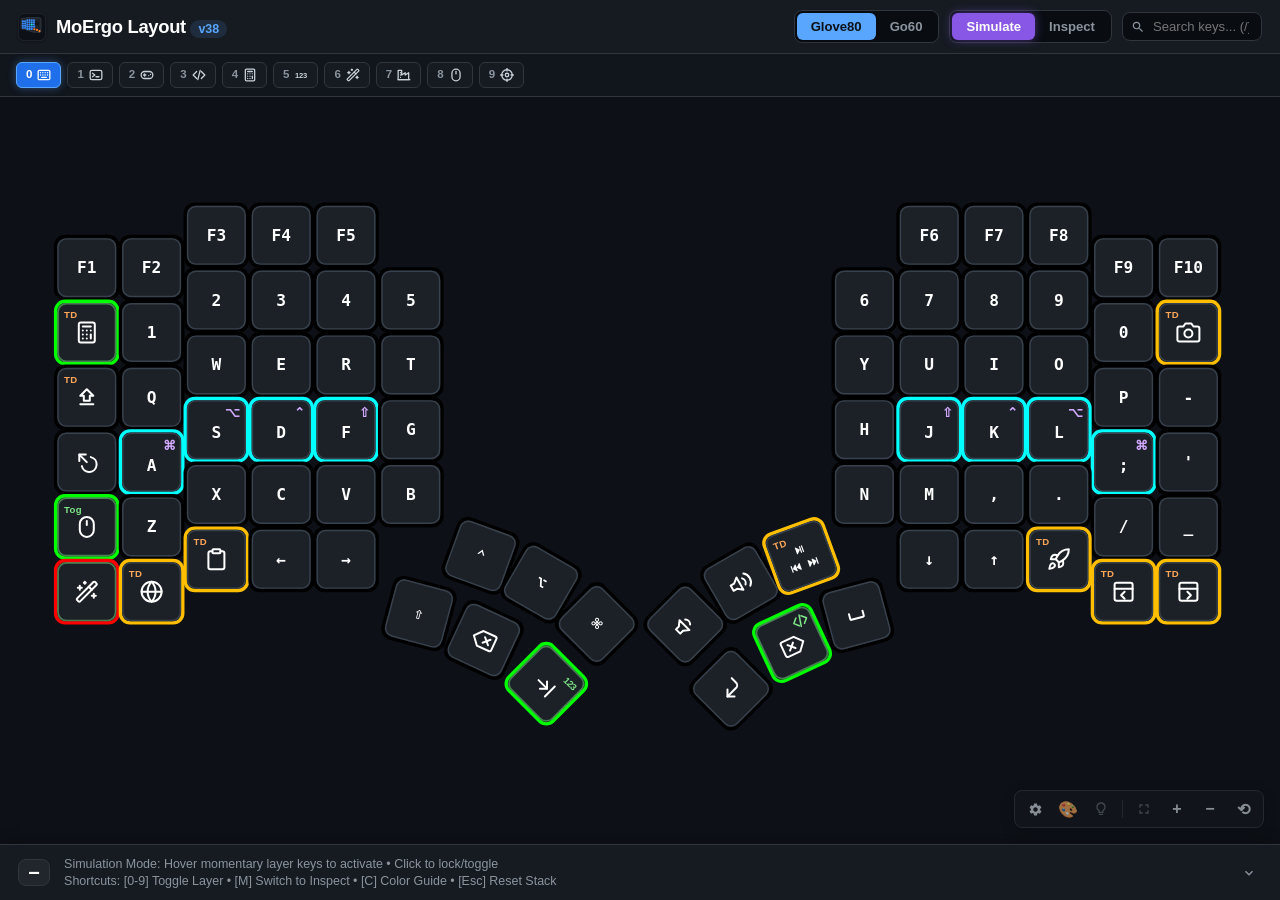
==== docs/index.html @ 04b68864 "Fix viewer Simulate mode RGB fall-through to mirror firmware top-layer behavior" ====
<!DOCTYPE html>
<html lang="en">
<head>
  <meta charset="UTF-8">
  <meta name="viewport" content="width=device-width, initial-scale=1.0, maximum-scale=2.0, viewport-fit=cover">
  <title>MoErgo Layout Visualizer</title>
  <meta name="description" content="Interactive layout visualizer and simulator for MoErgo Glove80 and Go60 keyboards">
  <meta name="theme-color" content="#161b22">
  <meta name="mobile-web-app-capable" content="yes">
  <meta name="apple-mobile-web-app-capable" content="yes">
  <meta name="apple-mobile-web-app-status-bar-style" content="black-translucent">
  <meta name="apple-mobile-web-app-title" content="MoErgo Layout">
  <link rel="icon" type="image/svg+xml" href="favicon.svg">
  <link rel="icon" type="image/png" sizes="192x192" href="icon-192.png">
  <link rel="apple-touch-icon" href="icon-192.png">
  <link rel="manifest" href="manifest.json">
  <style>
    :root {
      --bg: #0d1117;
      --surface: #161b22;
      --surface-border: #30363d;
      --text: #c9d1d9;
      --text-bright: #ffffff;
      --text-muted: #8b949e;
      --accent: #58a6ff;
      --key-bg: #1c2128;
      --key-border: #38424d;
      --key-hover: #262e38;
      --key-active: #313d4c;
      --badge-mod: #d2a8ff;
      --badge-layer: #7ee787;
      --badge-td: #ffa657;
      --badge-tog: #7ee787;
      --badge-to: #58a6ff;
      --badge-sys: #ff7b72;
      --badge-mouse: #79c0ff;
    }

    * { box-sizing: border-box; margin: 0; padding: 0; }
    html, body {
      height: 100%;
      height: 100dvh;
      overflow: hidden;
    }
    body {
      font-family: -apple-system, BlinkMacSystemFont, "Segoe UI", Roboto, Helvetica, Arial, sans-serif;
      background-color: var(--bg);
      color: var(--text);
      display: flex;
      flex-direction: column;
      user-select: none;
      -webkit-user-select: none;
      padding-top: env(safe-area-inset-top, 0px);
      padding-right: env(safe-area-inset-right, 0px);
      padding-bottom: env(safe-area-inset-bottom, 0px);
      padding-left: env(safe-area-inset-left, 0px);
    }

    header {
      background: var(--surface);
      border-bottom: 1px solid var(--surface-border);
      padding: 10px 18px;
      display: flex;
      flex-wrap: wrap;
      align-items: center;
      justify-content: space-between;
      gap: 12px;
      position: sticky;
      top: 0;
      z-index: 100;
      flex-shrink: 0;
    }

    .brand {
      display: flex;
      align-items: center;
      gap: 10px;
      cursor: pointer;
      user-select: none;
      border-radius: 8px;
      padding: 3px 6px;
      margin: -3px -6px;
      transition: background 0.15s ease, opacity 0.15s ease;
    }
    .brand:hover {
      background: rgba(255, 255, 255, 0.06);
    }
    .brand:hover .brand-icon {
      transform: scale(1.05);
    }
    .brand:active {
      opacity: 0.75;
    }
    .brand-icon {
      width: 28px;
      height: 28px;
      border-radius: 6px;
      flex-shrink: 0;
      box-shadow: 0 1px 3px rgba(0, 0, 0, 0.35);
      transition: transform 0.25s ease;
    }
    .brand-icon.refreshing {
      animation: spin-logo 0.8s cubic-bezier(0.4, 0, 0.2, 1) infinite !important;
    }
    @keyframes spin-logo {
      0% { transform: rotate(0deg); }
      100% { transform: rotate(360deg); }
    }
    .brand-title {
      font-size: 1.15rem;
      font-weight: 700;
      color: var(--text-bright);
      letter-spacing: -0.3px;
    }
    .brand-sub {
      font-size: 0.78rem;
      color: var(--accent);
      background: rgba(88, 166, 255, 0.12);
      padding: 2px 8px;
      border-radius: 12px;
      font-weight: 600;
    }
    .brand-sub:empty {
      display: none;
    }

    .controls {
      display: flex;
      align-items: center;
      gap: 10px;
      flex-wrap: wrap;
    }

    .btn-group {
      display: inline-flex;
      background: #090d12;
      border-radius: 8px;
      padding: 2px;
      border: 1px solid var(--surface-border);
    }
    .btn {
      background: transparent;
      border: none;
      color: var(--text-muted);
      padding: 6px 14px;
      font-size: 0.82rem;
      font-weight: 600;
      border-radius: 6px;
      cursor: pointer;
      transition: all 0.15s ease;
    }
    .btn:hover {
      color: var(--text-bright);
    }
    .btn.active {
      background: var(--accent);
      color: #0d1117;
      font-weight: 700;
      box-shadow: 0 1px 3px rgba(0,0,0,0.3);
    }
    .btn-sim.active {
      background: #8957e5 !important;
      color: #ffffff !important;
      box-shadow: 0 0 10px rgba(137, 87, 229, 0.5) !important;
    }

    .back-layer-btn {
      background: #238636;
      border: 1px solid #2ea043;
      color: #ffffff;
      padding: 5px 12px;
      font-size: 0.8rem;
      font-weight: 700;
      border-radius: 6px;
      cursor: pointer;
      display: none;
      align-items: center;
      gap: 5px;
      animation: fadeIn 0.15s ease-in;
    }
    .back-layer-btn:hover {
      background: #2ea043;
    }
    @keyframes fadeIn {
      from { opacity: 0; transform: translateY(-3px); }
      to { opacity: 1; transform: translateY(0); }
    }

    .search-box {
      position: relative;
      display: flex;
      align-items: center;
    }
    .search-box input {
      background: #090d12;
      border: 1px solid var(--surface-border);
      color: var(--text-bright);
      padding: 6px 12px 6px 30px;
      border-radius: 8px;
      font-size: 0.82rem;
      outline: none;
      width: 140px;
      transition: width 0.2s, border-color 0.2s;
    }
    .search-box input:focus {
      width: 180px;
      border-color: var(--accent);
    }
    .search-icon {
      position: absolute;
      left: 9px;
      width: 14px;
      height: 14px;
      fill: var(--text-muted);
      pointer-events: none;
    }

    .layer-bar {
      background: #11151c;
      border-bottom: 1px solid var(--surface-border);
      padding: 8px 16px;
      display: flex;
      flex-wrap: nowrap !important;
      gap: 6px;
      overflow-x: auto;
      scrollbar-width: thin;
      scrollbar-color: var(--surface-border) transparent;
      flex-shrink: 0;
      -webkit-overflow-scrolling: touch;
    }
    .layer-bar::-webkit-scrollbar {
      height: 4px;
    }
    .layer-bar::-webkit-scrollbar-track {
      background: transparent;
    }
    .layer-bar::-webkit-scrollbar-thumb {
      background: var(--surface-border);
      border-radius: 2px;
    }
    .layer-btn {
      background: var(--surface);
      border: 1px solid var(--surface-border);
      color: var(--text);
      padding: 5px 9px;
      border-radius: 6px;
      font-size: 0.8rem;
      font-weight: 600;
      cursor: pointer;
      white-space: nowrap;
      transition: all 0.12s ease;
      display: flex;
      align-items: center;
      gap: 5px;
      flex-shrink: 0;
    }
    .layer-btn .idx {
      font-size: 0.72rem;
      font-weight: 700;
      color: var(--text-muted);
      line-height: 1;
    }
    .layer-btn .layer-icon {
      width: 14px;
      height: 14px;
      stroke: currentColor;
      fill: none;
      stroke-width: 2.2;
      stroke-linecap: round;
      stroke-linejoin: round;
      flex-shrink: 0;
      vertical-align: middle;
    }
    .layer-btn .layer-icon text {
      fill: currentColor;
      stroke: none;
    }
    .layer-btn:hover {
      background: #21262d;
      color: var(--text-bright);
    }
    .layer-btn:hover .idx {
      color: var(--text);
    }
    .layer-btn.active {
      background: #1f6feb;
      border-color: #58a6ff;
      color: #ffffff;
    }
    .layer-btn.active .idx {
      color: #ffffff;
    }
    .layer-btn.preview-active {
      background: #238636 !important;
      border-color: #7ee787 !important;
      color: #ffffff !important;
      box-shadow: 0 0 10px rgba(126, 231, 135, 0.6);
    }
    .layer-btn.target-pulse {
      border-color: #7ee787 !important;
      box-shadow: 0 0 8px rgba(126, 231, 135, 0.5);
    }
    .layer-btn.sim-active {
      background: #1f6feb !important;
      border-color: #58a6ff !important;
      color: #ffffff !important;
      box-shadow: 0 0 8px rgba(88, 166, 255, 0.4);
    }
    .layer-btn.sim-active .idx {
      color: #ffffff;
    }
    .layer-btn.sim-momentary {
      background: #9e6a03 !important;
      border-color: #d29922 !important;
      color: #ffffff !important;
      box-shadow: 0 0 12px rgba(210, 153, 34, 0.7);
      animation: tab-pulse 0.6s infinite alternate;
    }
    .preview-banner {
      position: absolute;
      top: 10px;
      left: 50%;
      transform: translateX(-50%);
      background: rgba(35, 134, 54, 0.9);
      backdrop-filter: blur(6px);
      border: 1px solid #7ee787;
      color: #ffffff;
      padding: 4px 14px;
      border-radius: 20px;
      font-size: 0.78rem;
      font-weight: 700;
      display: none;
      align-items: center;
      gap: 6px;
      z-index: 60;
      box-shadow: 0 4px 12px rgba(0,0,0,0.4);
      pointer-events: none;
    }

    .sim-reset-tab-btn {
      background: #21262d;
      border: 1px solid var(--surface-border);
      color: #d2a8ff;
      padding: 5px 12px;
      border-radius: 6px;
      font-size: 0.76rem;
      font-weight: 700;
      cursor: pointer;
      margin-left: auto;
      transition: all 0.15s ease;
      white-space: nowrap;
      display: inline-flex;
      align-items: center;
      gap: 5px;
      flex-shrink: 0;
    }
    .sim-reset-tab-btn:hover {
      color: #fff;
      background: #8957e5;
      border-color: #a371f7;
    }

    .layer-tooltip {
      position: fixed;
      z-index: 2000;
      pointer-events: none;
      background: #1c2128;
      color: #f0f6fc;
      border: 1px solid var(--surface-border);
      border-radius: 6px;
      padding: 4px 8px;
      font-size: 0.72rem;
      font-weight: 600;
      box-shadow: 0 4px 12px rgba(0, 0, 0, 0.5);
      white-space: nowrap;
      display: none;
      line-height: 1.2;
    }

    .key-group.has-layer-link .key-cap {
      stroke: rgba(126, 231, 135, 0.5);
      stroke-width: 1.4;
    }
    .key-group.has-layer-link:hover .key-cap {
      stroke: var(--badge-layer) !important;
      stroke-width: 2px !important;
      filter: drop-shadow(0 0 6px rgba(126, 231, 135, 0.5));
    }

    main {
      flex: 1;
      min-height: 0;
      display: flex;
      flex-direction: column;
      align-items: center;
      justify-content: center;
      padding: 8px 10px;
      position: relative;
      overflow: hidden;
    }

    .viewport-container {
      width: 100%;
      height: 100%;
      max-width: 1200px;
      display: flex;
      justify-content: center;
      align-items: center;
      position: relative;
      touch-action: none;
      user-select: none;
      -webkit-user-select: none;
    }
    .viewport-container.is-zoomed {
      cursor: grab;
    }
    .viewport-container.is-zoomed.is-panning {
      cursor: grabbing;
    }

    svg#keyboard-svg {
      width: 100%;
      height: 100%;
      max-height: 100%;
      display: block;
      overflow: visible;
      transform-origin: center center;
      touch-action: none;
    }

    .key-group {
      cursor: pointer;
      transition: filter 0.1s ease;
    }
    .key-group:hover {
      filter: brightness(1.25);
    }
    .key-cap {
      fill: var(--key-bg);
      stroke: var(--key-border);
      stroke-width: 1.2;
      rx: 7;
      ry: 7;
      transition: all 0.12s ease;
    }
    .key-cap.trans {
      opacity: 0.45;
      stroke-dasharray: 2, 2;
    }
    .key-cap.pass-through {
      opacity: 0.7;
      stroke-dasharray: 2.5, 2.5;
      fill: #141920;
    }
    .key-cap.none {
      opacity: 0.2;
    }
    .key-group:hover .key-cap {
      stroke: var(--accent);
      stroke-width: 1.8;
    }
    .key-group:active .key-cap {
      filter: brightness(1.35);
      stroke: var(--accent);
    }
    .key-group.matched .key-cap {
      stroke: #f0883e !important;
      stroke-width: 2.5 !important;
      fill: #3b281c !important;
      filter: drop-shadow(0 0 8px #f0883e);
    }
    .key-group.has-layer-link:hover .key-cap {
      stroke: var(--badge-layer) !important;
      stroke-width: 2px !important;
    }

    .key-group.is-pass-through .key-text-primary {
      fill: #8b949e !important;
      font-style: italic;
    }
    .key-group.is-pass-through .key-text-sec {
      fill: #8b949e !important;
      opacity: 0.7;
    }

    .key-glow {
      rx: 8;
      ry: 8;
      fill: none;
      stroke-width: 2.8;
      opacity: 0;
      transition: opacity 0.8s ease;
      pointer-events: none;
    }
    .rgb-mode .key-glow {
      opacity: 0.95;
    }
    .rgb-mode.rgb-faded .key-glow {
      opacity: 0 !important;
    }

    .key-text-primary {
      fill: var(--text-bright);
      text-anchor: middle;
      dominant-baseline: central;
      pointer-events: none;
      font-family: ui-monospace, SFMono-Regular, Menlo, Monaco, Consolas, monospace;
    }
    .key-icon {
      color: var(--text-bright);
      pointer-events: none;
      overflow: visible;
      transition: color 0.15s ease;
    }
    .key-icon text {
      fill: currentColor;
      stroke: none;
    }
    .key-group:hover .key-icon {
      color: #ffffff;
    }
    .key-group.is-pass-through .key-icon {
      color: #8b949e;
      opacity: 0.82;
    }
    .key-group:active .key-icon {
      color: var(--accent);
    }
    .key-text-sec {
      fill: var(--badge-mod);
      font-size: 10.5px;
      font-weight: 700;
      text-anchor: end;
      dominant-baseline: text-before-edge;
      pointer-events: none;
    }
    .key-text-layer-link {
      fill: var(--badge-layer);
      font-weight: 800;
      text-anchor: end;
      dominant-baseline: text-before-edge;
      pointer-events: none;
      letter-spacing: -0.2px;
    }
    .key-sec-icon {
      pointer-events: none;
    }
    .key-sec-layer-link {
      color: var(--badge-layer);
    }
    .key-badge {
      font-size: 8px;
      font-weight: 800;
      letter-spacing: 0.3px;
      text-anchor: start;
      dominant-baseline: text-before-edge;
      pointer-events: none;
    }
    .badge-td { fill: var(--badge-td); }
    .badge-tog { fill: var(--badge-tog); }
    .badge-to { fill: var(--badge-to); }
    .badge-layer { fill: var(--badge-layer); }
    .badge-sys { fill: var(--badge-sys); }
    .badge-mouse { fill: var(--badge-mouse); }
    .badge-lt { fill: var(--badge-layer); }

    .trans-watermark {
      fill: #6e7681;
      font-size: 8px;
      font-weight: 700;
      pointer-events: none;
      text-anchor: start;
      dominant-baseline: text-before-edge;
    }

    .drawer {
      background: var(--surface);
      border-top: 1px solid var(--surface-border);
      padding: 8px 18px;
      width: 100%;
      height: 56px;
      min-height: 56px;
      max-height: 56px;
      flex-shrink: 0;
      display: flex;
      align-items: center;
      gap: 14px;
      box-shadow: 0 -4px 12px rgba(0,0,0,0.25);
      box-sizing: border-box;
      overflow: hidden;
      transition: height 0.18s ease, min-height 0.18s ease, max-height 0.18s ease, padding 0.18s ease;
    }
    .drawer.collapsed {
      height: 28px;
      min-height: 28px;
      max-height: 28px;
      padding: 2px 14px;
    }
    .drawer.collapsed #insp-detail {
      display: none;
    }
    .drawer.collapsed .key-pill {
      padding: 1px 6px;
    }
    .drawer.collapsed .key-pill-label {
      font-size: 0.85rem;
    }
    .drawer.collapsed .insp-key-icon {
      width: 14px;
      height: 14px;
    }
    .drawer.collapsed .key-meta {
      font-size: 0.74rem;
      line-height: 1.2;
    }
    .drawer-toggle-btn {
      background: transparent;
      border: 1px solid transparent;
      color: var(--text-muted);
      width: 26px;
      height: 26px;
      display: flex;
      align-items: center;
      justify-content: center;
      border-radius: 4px;
      cursor: pointer;
      flex-shrink: 0;
      margin-left: auto;
      transition: all 0.15s ease;
    }
    .drawer-toggle-btn:hover {
      background: #21262d;
      color: var(--text-bright);
      border-color: var(--surface-border);
    }
    .drawer.collapsed .drawer-toggle-icon {
      transform: rotate(180deg);
    }

    .inspector {
      display: flex;
      align-items: center;
      gap: 14px;
      flex: 1;
      min-width: 0;
      flex-wrap: nowrap;
      overflow: hidden;
    }
    .key-pill {
      background: #21262d;
      border: 1px solid var(--surface-border);
      border-radius: 8px;
      padding: 4px 10px;
      display: flex;
      align-items: center;
      gap: 8px;
      flex-shrink: 0;
    }
    .key-pill-label {
      font-size: 1.05rem;
      font-weight: 800;
      color: var(--text-bright);
      font-family: ui-monospace, SFMono-Regular, monospace;
      display: inline-flex;
      align-items: center;
      line-height: 1;
    }
    .insp-pill-content {
      display: inline-flex;
      align-items: center;
      gap: 7px;
    }
    .insp-key-icon {
      width: 18px;
      height: 18px;
      display: inline-block;
      flex-shrink: 0;
      color: var(--text-bright);
      stroke: currentColor;
      vertical-align: middle;
    }
    .insp-pill-text {
      display: inline-block;
    }
    .key-meta {
      font-size: 0.78rem;
      color: var(--text-muted);
      line-height: 1.35;
      min-width: 0;
      flex: 1;
      overflow: hidden;
    }
    .key-meta strong {
      color: var(--text-bright);
    }
    #insp-title, #insp-detail {
      white-space: nowrap;
      overflow: hidden;
      text-overflow: ellipsis;
    }
    .jump-layer-btn {
      background: #1f6feb;
      border: 1px solid #388bfd;
      color: #fff;
      padding: 2px 7px;
      border-radius: 4px;
      font-size: 0.7rem;
      font-weight: 700;
      cursor: pointer;
      margin-left: 6px;
      display: inline-flex;
      align-items: center;
      gap: 4px;
      vertical-align: middle;
    }
    .jump-layer-btn .jump-layer-icon {
      width: 12px;
      height: 12px;
      stroke: currentColor;
      fill: none;
      stroke-width: 2.2;
      stroke-linecap: round;
      stroke-linejoin: round;
      flex-shrink: 0;
      vertical-align: middle;
    }
    .jump-layer-btn .jump-layer-icon text {
      fill: currentColor;
      stroke: none;
    }
    .jump-layer-btn:hover {
      background: #388bfd;
    }

    .modal-backdrop {
      position: fixed;
      top: 0;
      left: 0;
      right: 0;
      bottom: 0;
      background: rgba(0, 0, 0, 0.7);
      backdrop-filter: blur(4px);
      display: flex;
      align-items: center;
      justify-content: center;
      z-index: 1000;
    }
    .modal-card {
      background: #161b22;
      border: 1px solid var(--surface-border);
      border-radius: 12px;
      padding: 18px 22px;
      width: 90%;
      max-width: 440px;
      box-shadow: 0 10px 30px rgba(0,0,0,0.8);
    }
    .modal-header {
      display: flex;
      justify-content: space-between;
      align-items: center;
      margin-bottom: 14px;
      color: var(--text-bright);
    }
    .modal-close {
      background: transparent;
      border: none;
      color: var(--text-muted);
      font-size: 1.2rem;
      cursor: pointer;
      line-height: 1;
      padding: 2px 6px;
      border-radius: 4px;
    }
    .modal-close:hover {
      color: #fff;
      background: #30363d;
    }
    .modal-legend-grid {
      display: flex;
      flex-direction: column;
      gap: 10px;
      font-size: 0.84rem;
      color: var(--text);
    }
    .legend-row {
      display: flex;
      align-items: center;
      gap: 10px;
    }
    .rgb-dot {
      width: 10px;
      height: 10px;
      border-radius: 50%;
      display: inline-block;
      flex-shrink: 0;
    }
    .modal-legend-icon {
      width: 20px;
      height: 20px;
      color: var(--accent);
      flex-shrink: 0;
      display: inline-flex;
      align-items: center;
      justify-content: center;
    }

    .toast-container {
      position: fixed;
      bottom: 68px;
      left: 50%;
      transform: translateX(-50%);
      z-index: 1000;
      display: flex;
      flex-direction: column;
      align-items: center;
      gap: 8px;
      pointer-events: none;
    }
    .toast {
      background: #1c2128;
      border: 1px solid var(--accent);
      color: var(--text-bright);
      padding: 8px 16px;
      border-radius: 20px;
      font-size: 0.82rem;
      font-weight: 600;
      box-shadow: 0 6px 20px rgba(0,0,0,0.5);
      display: flex;
      align-items: center;
      gap: 12px;
      pointer-events: auto;
      animation: toast-in 0.25s cubic-bezier(0.2, 0.9, 0.3, 1);
    }
    .toast-btn {
      background: var(--accent);
      color: #0d1117;
      border: none;
      padding: 3px 10px;
      border-radius: 12px;
      font-size: 0.75rem;
      font-weight: 700;
      cursor: pointer;
      transition: opacity 0.15s ease;
    }
    .toast-btn:hover {
      opacity: 0.85;
    }
    @keyframes toast-in {
      from { transform: translateY(12px); opacity: 0; }
      to { transform: translateY(0); opacity: 1; }
    }

    .canvas-widget {
      position: absolute;
      right: 16px;
      bottom: 16px;
      background: rgba(22, 27, 34, 0.88);
      backdrop-filter: blur(8px);
      -webkit-backdrop-filter: blur(8px);
      border: 1px solid var(--surface-border);
      border-radius: 8px;
      display: flex;
      flex-direction: row;
      align-items: center;
      padding: 3px 5px;
      gap: 3px;
      z-index: 50;
      box-shadow: 0 4px 14px rgba(0,0,0,0.35);
      opacity: 0.65;
      transition: opacity 0.2s ease, transform 0.2s ease;
    }
    .canvas-widget:hover,
    .canvas-widget:focus-within {
      opacity: 1;
    }
    .canvas-tools-group {
      display: flex;
      flex-direction: row;
      align-items: center;
      gap: 3px;
    }
    .canvas-widget.collapsed .canvas-tools-group {
      display: none;
    }
    .widget-toggle-btn {
      color: var(--text-muted);
    }
    .widget-toggle-btn:hover {
      color: var(--accent);
    }
    .canvas-widget.collapsed .widget-toggle-btn {
      color: var(--accent);
      background: rgba(88, 166, 255, 0.15);
    }
    .canvas-btn {
      background: transparent;
      border: none;
      color: var(--text);
      width: 30px;
      height: 30px;
      display: flex;
      align-items: center;
      justify-content: center;
      font-size: 1rem;
      font-weight: 700;
      cursor: pointer;
      border-radius: 6px;
      transition: all 0.15s ease;
    }
    .canvas-btn:hover {
      background: #30363d;
      color: #fff;
    }
    .canvas-btn.active#btn-rgb-toggle,
    .canvas-btn.active#btn-zen {
      color: #58a6ff;
      background: rgba(88, 166, 255, 0.2);
    }
    .canvas-btn#btn-rgb-toggle:not(.active),
    .canvas-btn#btn-zen:not(.active) {
      color: var(--text-muted);
      opacity: 0.6;
    }
    .canvas-divider {
      width: 1px;
      height: 18px;
      background: var(--surface-border);
      margin: 1px 3px;
    }

    body.zen-mode header {
      display: none !important;
    }
    body.zen-mode .drawer {
      display: none !important;
    }
    body.zen-mode .layer-bar {
      position: fixed;
      top: max(8px, env(safe-area-inset-top, 0px));
      left: max(12px, env(safe-area-inset-left, 0px));
      transform: none;
      z-index: 150;
      border-radius: 20px;
      background: rgba(17, 21, 28, 0.88);
      backdrop-filter: blur(10px);
      -webkit-backdrop-filter: blur(10px);
      padding: 3px 8px;
      border: 1px solid var(--surface-border);
      box-shadow: 0 4px 18px rgba(0,0,0,0.5);
      max-width: calc(100vw - 24px - env(safe-area-inset-left, 0px) - env(safe-area-inset-right, 0px));
      flex-wrap: nowrap !important;
      overflow-x: auto;
    }
    body.zen-mode main {
      height: 100%;
      padding: 2px;
    }
    body.zen-mode .viewport-container {
      max-width: 100%;
    }

    @media (max-width: 768px) {
      header {
        padding: 6px 10px;
        gap: 6px;
      }
      .brand { gap: 6px; }
      .brand-title { font-size: 0.92rem; }
      .brand-icon { width: 22px; height: 22px; border-radius: 5px; }
      .brand-sub { font-size: 0.7rem; padding: 1px 6px; }
      .controls { gap: 6px; }
      .btn { padding: 4px 8px; font-size: 0.72rem; }
      .search-box input { width: 80px; padding: 4px 8px 4px 24px; font-size: 0.72rem; }
      .search-icon { width: 12px; height: 12px; left: 7px; }

      .layer-bar {
        padding: 5px 8px;
        gap: 4px;
        flex-wrap: nowrap !important;
        overflow-x: auto;
      }
      .layer-btn {
        padding: 3px 6px;
        font-size: 0.72rem;
        border-radius: 5px;
        gap: 4px;
      }
      .layer-btn .layer-icon {
        width: 13px;
        height: 13px;
      }
      .layer-btn .idx {
        font-size: 0.68rem;
      }
      .sim-reset-tab-btn {
        padding: 3px 8px;
        font-size: 0.72rem;
        margin-left: 0;
      }
      body.zen-mode .layer-bar {
        border-radius: 10px;
      }

      main {
        padding: 4px 4px 8px 4px;
      }

      .drawer {
        padding: 6px 12px;
        height: auto;
        min-height: 64px;
        max-height: 120px;
        align-items: flex-start;
        gap: 10px;
      }
      .drawer.collapsed {
        height: 28px;
        min-height: 28px;
        max-height: 28px;
        padding: 2px 10px;
        align-items: center;
      }
      .drawer.collapsed #insp-detail {
        display: none;
      }
      .drawer.collapsed .key-pill {
        padding: 1px 6px;
        margin-top: 0;
      }
      .drawer.collapsed .key-pill-label {
        font-size: 0.82rem;
      }
      .drawer.collapsed .insp-key-icon {
        width: 13px;
        height: 13px;
      }
      .drawer.collapsed .key-meta {
        font-size: 0.72rem;
        line-height: 1.2;
        max-height: none;
        overflow: hidden;
      }
      .drawer.collapsed #insp-title {
        white-space: nowrap;
        overflow: hidden;
        text-overflow: ellipsis;
        margin-bottom: 0;
      }
      .inspector {
        align-items: flex-start;
        gap: 10px;
      }
      .drawer.collapsed .inspector {
        align-items: center;
      }
      .key-pill {
        padding: 3px 8px;
        margin-top: 2px;
      }
      .key-pill-label {
        font-size: 0.88rem;
      }
      .drawer .insp-key-icon {
        width: 15px;
        height: 15px;
      }
      .drawer-toggle-btn {
        margin-top: 2px;
      }
      .drawer.collapsed .drawer-toggle-btn {
        margin-top: 0;
      }
      .key-meta {
        font-size: 0.73rem;
        line-height: 1.35;
        overflow-y: auto;
        max-height: 105px;
        padding-right: 2px;
        scrollbar-width: thin;
      }
      #insp-title, #insp-detail {
        white-space: normal;
        overflow: visible;
        text-overflow: clip;
        word-break: break-word;
      }
      #insp-title {
        font-weight: 500;
        margin-bottom: 2px;
      }
      .jump-layer-btn {
        display: inline-block;
        margin-top: 2px;
        margin-left: 4px;
        padding: 2px 7px;
        font-size: 0.7rem;
      }
      .canvas-widget {
        bottom: 8px;
        right: 8px;
      }
      .canvas-btn {
        width: 28px;
        height: 28px;
        font-size: 0.9rem;
      }
    }

    /* Landscape mobile & short viewport optimization */
    @media (max-height: 520px) {
      header {
        padding: 3px 10px;
        gap: 6px;
        min-height: 30px;
      }
      .brand {
        gap: 6px;
      }
      .brand-icon {
        width: 20px;
        height: 20px;
        border-radius: 4px;
      }
      .brand-title {
        font-size: 0.84rem;
      }
      .brand-sub {
        font-size: 0.68rem;
        padding: 1px 5px;
      }
      .controls {
        gap: 6px;
      }
      .btn {
        padding: 2px 7px;
        font-size: 0.7rem;
      }
      .back-layer-btn {
        padding: 2px 7px;
        font-size: 0.7rem;
      }
      .search-box input {
        width: 65px;
        padding: 3px 6px 3px 22px;
        font-size: 0.7rem;
        height: 24px;
      }
      .search-box input:focus {
        width: 110px;
      }
      .search-icon {
        width: 11px;
        height: 11px;
        left: 6px;
      }

      .layer-bar {
        padding: 2px 8px;
        gap: 4px;
        flex-wrap: nowrap !important;
        overflow-x: auto;
        scrollbar-width: thin;
      }
      .layer-btn {
        padding: 2px 5px;
        font-size: 0.7rem;
        height: 22px;
        border-radius: 4px;
        gap: 3px;
      }
      .layer-btn .layer-icon {
        width: 12px;
        height: 12px;
      }
      .layer-btn .idx {
        font-size: 0.65rem;
      }
      .sim-reset-tab-btn {
        padding: 2px 6px;
        font-size: 0.7rem;
        height: 22px;
      }
      body.zen-mode .layer-bar {
        border-radius: 20px;
      }

      main {
        padding: 2px 6px;
      }
      .viewport-container {
        max-width: 100%;
      }
      .canvas-widget {
        bottom: 6px;
        right: 8px;
        padding: 2px 4px;
        gap: 2px;
        border-radius: 6px;
      }
      .canvas-btn {
        width: 26px;
        height: 26px;
        font-size: 0.85rem;
      }
      .canvas-divider {
        height: 15px;
        margin: 1px 2px;
      }

      .drawer {
        padding: 2px 10px;
        height: 42px;
        min-height: 42px;
        max-height: 42px;
        align-items: center;
        gap: 8px;
      }
      .inspector {
        align-items: center;
        gap: 8px;
      }
      .drawer .key-pill {
        padding: 1px 6px;
        margin-top: 0;
      }
      .drawer .key-pill-label {
        font-size: 0.82rem;
      }
      .drawer .insp-key-icon {
        width: 14px;
        height: 14px;
      }
      .drawer .key-meta {
        font-size: 0.72rem;
        line-height: 1.2;
        max-height: none;
        overflow: hidden;
      }
      .drawer #insp-title,
      .drawer #insp-detail {
        white-space: nowrap;
        overflow: hidden;
        text-overflow: ellipsis;
        margin-bottom: 0;
      }
      .drawer #insp-detail {
        font-size: 0.68rem;
      }
      .drawer .jump-layer-btn {
        margin-top: 0;
      }
      .drawer-toggle-btn {
        width: 22px;
        height: 22px;
        margin-top: 0;
      }
      .drawer.collapsed {
        height: 24px;
        min-height: 24px;
        max-height: 24px;
        padding: 1px 10px;
        align-items: center;
      }
      .drawer.collapsed #insp-detail {
        display: none;
      }
    }



</style>
</head>
<body>
  <header>
    <div class="brand" onclick="refreshApp()" onkeydown="if(event.key==='Enter'||event.key===' ')refreshApp()" title="Click to check for updates &amp; refresh app" role="button" tabindex="0">
      <svg class="brand-icon" viewBox="0 0 100 100" aria-label="MoErgo Layout Logo">
        <rect x="1" y="1" width="98" height="98" rx="22" fill="#0d1117" stroke="#30363d" stroke-width="2"/>
        <g transform="translate(14, 22) scale(7.9)">
          <path d="M -0.4,0.3 Q -0.4,-0.4 0.4,-0.4 L 1.5,-0.4 L 1.8,-0.5 Q 2.0,-0.6 2.3,-0.6 L 8.0,-0.6 Q 8.6,-0.6 8.6,0.0 L 8.6,3.8 L 8.5,5.6 Q 8.4,6.0 8.0,6.0 L 5.0,5.8 L 1.8,4.8 Q 1.5,4.7 1.2,4.6 L -0.2,4.4 Q -0.4,4.3 -0.4,3.9 Z"
                fill="#1c2128" stroke="#38424d" stroke-width="0.35" stroke-linejoin="round"/>
          <circle cx="6.8" cy="2.0" r="1.15" fill="#161b22" stroke="#30363d" stroke-width="0.12"/>
          <circle cx="6.8" cy="2.0" r="0.85" fill="#12151a" stroke="#21262d" stroke-width="0.08"/>
          <circle cx="6.8" cy="0.8" r="0.08" fill="#484f58"/>
          <circle cx="6.8" cy="3.2" r="0.08" fill="#484f58"/>
          <rect x="0" y="0.5" width="0.88" height="0.88" rx="0.22" fill="#388bfd"/>
          <rect x="0" y="1.5" width="0.88" height="0.88" rx="0.22" fill="#388bfd"/>
          <rect x="0" y="2.5" width="0.88" height="0.88" rx="0.22" fill="#388bfd"/>
          <rect x="0" y="3.5" width="0.88" height="0.88" rx="0.22" fill="#388bfd"/>
          <rect x="1" y="0.5" width="0.88" height="0.88" rx="0.22" fill="#388bfd"/>
          <rect x="1" y="1.5" width="0.88" height="0.88" rx="0.22" fill="#388bfd"/>
          <rect x="1" y="2.5" width="0.88" height="0.88" rx="0.22" fill="#388bfd"/>
          <rect x="1" y="3.5" width="0.88" height="0.88" rx="0.22" fill="#388bfd"/>
          <rect x="2" y="0" width="0.88" height="0.88" rx="0.22" fill="#388bfd"/>
          <rect x="2" y="1" width="0.88" height="0.88" rx="0.22" fill="#388bfd"/>
          <rect x="2" y="2" width="0.88" height="0.88" rx="0.22" fill="#388bfd"/>
          <rect x="2" y="3" width="0.88" height="0.88" rx="0.22" fill="#388bfd"/>
          <rect x="2" y="4" width="0.88" height="0.88" rx="0.22" fill="#388bfd"/>
          <rect x="3" y="0" width="0.88" height="0.88" rx="0.22" fill="#388bfd"/>
          <rect x="3" y="1" width="0.88" height="0.88" rx="0.22" fill="#388bfd"/>
          <rect x="3" y="2" width="0.88" height="0.88" rx="0.22" fill="#388bfd"/>
          <rect x="3" y="3" width="0.88" height="0.88" rx="0.22" fill="#388bfd"/>
          <rect x="3" y="4" width="0.88" height="0.88" rx="0.22" fill="#388bfd"/>
          <rect x="4" y="0" width="0.88" height="0.88" rx="0.22" fill="#388bfd"/>
          <rect x="4" y="1" width="0.88" height="0.88" rx="0.22" fill="#388bfd"/>
          <rect x="4" y="2" width="0.88" height="0.88" rx="0.22" fill="#00f5d4"/>
          <rect x="4" y="3" width="0.88" height="0.88" rx="0.22" fill="#388bfd"/>
          <rect x="4" y="4" width="0.88" height="0.88" rx="0.22" fill="#388bfd"/>
          <rect x="5" y="0" width="0.88" height="0.88" rx="0.22" fill="#388bfd"/>
          <rect x="5" y="1" width="0.88" height="0.88" rx="0.22" fill="#388bfd"/>
          <rect x="5" y="2" width="0.88" height="0.88" rx="0.22" fill="#388bfd"/>
          <rect x="5" y="3" width="0.88" height="0.88" rx="0.22" fill="#388bfd"/>
          <rect x="5.2" y="4.1" width="0.88" height="0.88" rx="0.22" fill="#ff7b25" transform="rotate(12.5 5.64 4.54)"/>
          <rect x="6.4" y="4.4" width="0.88" height="0.88" rx="0.22" fill="#ff7b25" transform="rotate(25.0 6.84 4.84)"/>
          <rect x="7.5" y="4.95" width="0.88" height="0.88" rx="0.22" fill="#ff7b25" transform="rotate(37.0 7.94 5.39)"/>
        </g>
      </svg>
      <div>
        <span class="brand-title">MoErgo Layout</span>
        <span class="brand-sub" id="kb-version"></span>
      </div>
    </div>

    <div class="controls">
      <div class="btn-group">
        <button class="btn active" id="btn-glove80" onclick="switchKeyboard('glove80')">Glove80</button>
        <button class="btn" id="btn-go60" onclick="switchKeyboard('go60')">Go60</button>
      </div>

      <div class="btn-group">
        <button class="btn btn-sim active" id="btn-mode-sim" onclick="setViewerMode('simulate')">Simulate</button>
        <button class="btn" id="btn-mode-inspect" onclick="setViewerMode('inspect')">Inspect</button>
      </div>

      <button class="back-layer-btn" id="btn-back-layer" onclick="returnToPreviousLayer()">
        ↩ Back to Base (Esc)
      </button>

      <div class="search-box">
        <svg class="search-icon" viewBox="0 0 24 24"><path d="M15.5 14h-.79l-.28-.27C15.41 12.59 16 11.11 16 9.5 16 5.91 13.09 3 9.5 3S3 5.91 3 9.5 5.91 16 9.5 16c1.61 0 3.09-.59 4.23-1.57l.27.28v.79l5 4.99L20.49 19l-4.99-5zm-6 0C7.01 14 5 11.99 5 9.5S7.01 5 9.5 5 14 7.01 14 9.5 11.99 14 9.5 14z"/></svg>
        <input type="text" id="search-input" placeholder="Search keys... (/)" oninput="handleSearch(this.value)">
      </div>
    </div>
  </header>

  <div class="layer-bar" id="layer-tabs"></div>

  <main>
    <div class="viewport-container" id="viewport-container">
      <svg id="keyboard-svg" viewBox="-20 -20 1010 475" class="rgb-mode"></svg>
    </div>

    <div class="canvas-widget" id="canvas-widget">
      <button class="canvas-btn widget-toggle-btn" id="btn-widget-toggle" onclick="toggleCanvasWidget()" title="Collapse / Expand Tools">
        <svg class="canvas-icon widget-toggle-icon" viewBox="0 0 24 24" width="15" height="15">
          <path fill="currentColor" d="M19.14 12.94c.04-.3.06-.61.06-.94 0-.32-.02-.64-.07-.94l2.03-1.58c.18-.14.23-.41.12-.61l-1.92-3.32c-.12-.22-.37-.29-.59-.22l-2.39.96c-.5-.38-1.03-.7-1.62-.94l-.36-2.54c-.04-.24-.24-.41-.48-.41h-3.84c-.24 0-.43.17-.47.41l-.36 2.54c-.59.24-1.13.57-1.62.94l-2.39-.96c-.22-.08-.47 0-.59.22L2.74 8.87c-.12.21-.08.47.12.61l2.03 1.58c-.05.3-.09.63-.09.94s.02.64.07.94l-2.03 1.58c-.18.14-.23.41-.12.61l1.92 3.32c.12.22.37.29.59.22l2.39-.96c.5.38 1.03.7 1.62.94l.36 2.54c.05.24.24.41.48.41h3.84c.24 0 .44-.17.47-.41l.36-2.54c.59-.24 1.13-.56 1.62-.94l2.39.96c.22.08.47 0 .59-.22l1.92-3.32c.12-.22.07-.47-.12-.61l-2.01-1.58zM12 15.6c-1.98 0-3.6-1.62-3.6-3.6s1.62-3.6 3.6-3.6 3.6 1.62 3.6 3.6-1.62 3.6-3.6 3.6z"/>
        </svg>
      </button>
      <div class="canvas-tools-group" id="canvas-tools-group">
        <button class="canvas-btn" id="btn-legend" onclick="toggleLegendModal()" title="RGB Color Guide (C)">🎨</button>
        <button class="canvas-btn active" id="btn-rgb-toggle" onclick="toggleRgb()" title="Toggle RGB Underglow (R)">
          <svg class="canvas-icon" viewBox="0 0 24 24" width="16" height="16">
            <path fill="currentColor" d="M12 2C8.13 2 5 5.13 5 9c0 2.38 1.19 4.47 3 5.74V17c0 .55.45 1 1 1h6c.55 0 1-.45 1-1v-2.26c1.81-1.27 3-3.36 3-5.74 0-3.87-3.13-7-7-7zm2.85 11.1l-.85.6V16h-4v-2.3l-.85-.6C7.8 12.16 7 10.63 7 9c0-2.76 2.24-5 5-5s5 2.24 5 5c0 1.63-.8 3.16-2.15 4.1zM9 19h6v1.5c0 .28-.22.5-.5.5h-5c-.28 0-.5-.22-.5-.5V19z"/>
          </svg>
        </button>
        <div class="canvas-divider"></div>
        <button class="canvas-btn" id="btn-zen" onclick="toggleZenMode()" title="Focus / Full View (F)">
          <svg class="canvas-icon" viewBox="0 0 24 24" width="16" height="16">
            <path fill="currentColor" d="M7 14H5v5h5v-2H7v-3zm-2-4h2V7h3V5H5v5zm12 7h-3v2h5v-5h-2v3zM14 5v2h3v3h2V5h-5z"/>
          </svg>
        </button>
        <button class="canvas-btn" title="Zoom In" onclick="zoom(1.15)">+</button>
        <button class="canvas-btn" title="Zoom Out" onclick="zoom(0.85)">−</button>
        <button class="canvas-btn" title="Reset Fit" onclick="resetZoom()">⟲</button>
      </div>
    </div>
  </main>

  <div class="drawer" id="main-drawer">
    <div class="inspector" id="key-inspector">
      <div class="key-pill">
        <span class="key-pill-label" id="insp-label">—</span>
      </div>
      <div class="key-meta">
        <div id="insp-title">Hover any key to inspect details • Click to lock/toggle</div>
        <div id="insp-detail">Shortcuts: [0-9] Toggle Layer • [M] Switch to Inspect • [C] Color Guide • [Esc] Reset Stack</div>
      </div>
    </div>
    <button class="drawer-toggle-btn" id="btn-drawer-toggle" onclick="toggleDrawer()" title="Collapse / Expand Key Inspector (I)">
      <svg class="drawer-toggle-icon" viewBox="0 0 24 24" width="16" height="16">
        <path fill="currentColor" d="M7.41 8.59L12 13.17l4.59-4.58L18 10l-6 6-6-6 1.41-1.41z"/>
      </svg>
    </button>
  </div>

  <div id="legend-modal" class="modal-backdrop" onclick="toggleLegendModal(false)" style="display:none;">
    <div class="modal-card" onclick="event.stopPropagation()">
      <div class="modal-header">
        <span style="font-weight:700; font-size:1rem;">🎨 RGB Underglow Colors</span>
        <button class="modal-close" onclick="toggleLegendModal(false)">✕</button>
      </div>
      <div class="modal-legend-grid">
        <div class="legend-row"><span class="rgb-dot" style="background:#FF00FF"></span><div><strong>Magenta:</strong> Navigation & Vim Arrows (HJKL)</div></div>
        <div class="legend-row"><span class="rgb-dot" style="background:#00FFFF"></span><div><strong>Cyan:</strong> Function Keys (F1-F12) & Media Controls</div></div>
        <div class="legend-row"><span class="rgb-dot" style="background:#FF5500"></span><div><strong>Orange:</strong> Symbols & Math Operators</div></div>
        <div class="legend-row"><span class="rgb-dot" style="background:#FFBF00"></span><div><strong>Gold:</strong> Brackets, Quotes, Scroll & RGB</div></div>
        <div class="legend-row"><span class="rgb-dot" style="background:#00FF00"></span><div><strong>Green:</strong> Keypad / Numpad Digit Block</div></div>
        <div class="legend-row"><span class="rgb-dot" style="background:#FF0000"></span><div><strong>Red:</strong> Locks, Deletion & System/Exit Keys</div></div>
        <div class="legend-row"><span class="rgb-dot" style="background:#0066FF"></span><div><strong>Blue:</strong> PC Overlay & Bluetooth</div></div>
      </div>
      <div class="modal-section-title" style="margin-top: 14px; font-weight: 700; font-size: 0.88rem; color: var(--text-bright); border-top: 1px solid var(--surface-border); padding-top: 12px;">
        ⌨️ Special Key Icons
      </div>
      <div class="modal-legend-grid" style="margin-top: 8px;">
        <div class="legend-row">
          <svg class="modal-legend-icon" viewBox="0 0 24 24" width="18" height="18" fill="none" stroke="currentColor" stroke-width="2" stroke-linecap="round" stroke-linejoin="round"><path d="M21 4H8l-7 8 7 8h13a2 2 0 0 0 2-2V6a2 2 0 0 0-2-2z"/><line x1="18" y1="9" x2="12" y2="15"/><line x1="12" y1="9" x2="18" y2="15"/></svg>
          <div><strong>Backspace:</strong> Erase previous character</div>
        </div>
        <div class="legend-row">
          <svg class="modal-legend-icon" viewBox="0 0 24 24" width="18" height="18" fill="none" stroke="currentColor" stroke-width="2" stroke-linecap="round" stroke-linejoin="round"><path d="M12 12 4.5 4.5"/><polyline points="11 4.5 4.5 4.5 4.5 11"/><path d="M7 16A7.5 7.5 0 1 0 16 7"/></svg>
          <div><strong>Escape:</strong> Cancel, exit, or deselect</div>
        </div>
        <div class="legend-row">
          <svg class="modal-legend-icon" viewBox="0 0 24 24" width="18" height="18" fill="none" stroke="currentColor" stroke-width="2" stroke-linecap="round" stroke-linejoin="round"><path d="M4 12h12"/><polyline points="11 7 16 12 11 17"/><line x1="20" y1="5" x2="20" y2="19"/></svg>
          <div><strong>Tab:</strong> Tabular space / indent</div>
        </div>
        <div class="legend-row">
          <svg class="modal-legend-icon" viewBox="0 0 24 24" width="18" height="18" fill="none" stroke="currentColor" stroke-width="2" stroke-linecap="round" stroke-linejoin="round"><polyline points="9 10 4 15 9 20"/><path d="M20 5v6a4 4 0 0 1-4 4H4"/></svg>
          <div><strong>Enter / Return:</strong> Submit or new line</div>
        </div>
        <div class="legend-row">
          <svg class="modal-legend-icon" viewBox="0 0 24 24" width="18" height="18" fill="none" stroke="currentColor" stroke-width="2" stroke-linecap="round" stroke-linejoin="round"><path d="M3 4h13l7 8-7 8H3a2 2 0 0 1-2-2V6a2 2 0 0 1 2-2z"/><line x1="7" y1="9" x2="13" y2="15"/><line x1="13" y1="9" x2="7" y2="15"/></svg>
          <div><strong>Delete:</strong> Forward erase character</div>
        </div>
        <div class="legend-row">
          <svg class="modal-legend-icon" viewBox="0 0 24 24" width="18" height="18" fill="none" stroke="currentColor" stroke-width="2" stroke-linecap="round" stroke-linejoin="round"><path d="M5 9v5a1 1 0 0 0 1 1h12a1 1 0 0 0 1-1V9"/></svg>
          <div><strong>Space:</strong> Spacebar character</div>
        </div>
        <div class="legend-row">
          <svg class="modal-legend-icon" viewBox="0 0 24 24" width="18" height="18" fill="none" stroke="currentColor" stroke-width="2" stroke-linecap="round" stroke-linejoin="round"><path d="M12 4 5.5 10.5h3.5v5h6v-5h3.5z"/><line x1="5.5" y1="19" x2="18.5" y2="19"/></svg>
          <div><strong>Caps Lock:</strong> Capital letters lock</div>
        </div>
        <div class="legend-row">
          <svg class="modal-legend-icon" viewBox="0 0 24 24" width="18" height="18" fill="none" stroke="currentColor" stroke-width="2" stroke-linecap="round" stroke-linejoin="round"><path d="M23 19a2 2 0 0 1-2 2H3a2 2 0 0 1-2-2V8a2 2 0 0 1 2-2h4l2-3h6l2 3h4a2 2 0 0 1 2 2z"/><circle cx="12" cy="13" r="4"/></svg>
          <div><strong>Screenshot:</strong> Screen capture &amp; CleanShot X</div>
        </div>
        <div class="legend-row">
          <svg class="modal-legend-icon" viewBox="0 0 24 24" width="18" height="18" fill="none" stroke="currentColor" stroke-width="2" stroke-linecap="round" stroke-linejoin="round"><path d="M4.5 16.5c-1.5 1.26-2 5-2 5s3.74-.5 5-2c.71-.84.7-2.13-.09-2.91a2.18 2.18 0 0 0-2.91-.09z"/><path d="m12 15-3-3a22 22 0 0 1 2-3.95A12.88 12.88 0 0 1 22 2c0 2.72-.78 7.5-6 11a22.35 22.35 0 0 1-4 2z"/><path d="M9 12H4s.55-3.03 2-4c1.62-1.08 5 0 5 0"/><path d="M12 15v5s3.03-.55 4-2c1.08-1.62 0-5 0-5"/></svg>
          <div><strong>Launcher:</strong> App launcher / Gemini (⌘␣)</div>
        </div>
        <div class="legend-row">
          <svg class="modal-legend-icon" viewBox="0 0 24 24" width="18" height="18" fill="none" stroke="currentColor" stroke-width="2" stroke-linecap="round" stroke-linejoin="round"><path d="M16 4h2a2 2 0 0 1 2 2v14a2 2 0 0 1-2 2H6a2 2 0 0 1-2-2V6a2 2 0 0 1 2-2h2"/><rect x="8" y="2" width="8" height="4" rx="1" ry="1"/></svg>
          <div><strong>Clipboard:</strong> Copy (1x) &amp; Paste (2x)</div>
        </div>
        <div class="legend-row">
          <svg class="modal-legend-icon" viewBox="0 0 24 24" width="18" height="18" fill="none" stroke="currentColor" stroke-width="2" stroke-linecap="round" stroke-linejoin="round"><circle cx="12" cy="12" r="10"/><line x1="2" y1="12" x2="22" y2="12"/><path d="M12 2a15.3 15.3 0 0 1 4 10 15.3 15.3 0 0 1-4 10 15.3 15.3 0 0 1-4-10 15.3 15.3 0 0 1 4-10z"/></svg>
          <div><strong>Browser:</strong> History back (1x) &amp; forward (2x)</div>
        </div>
        <div class="legend-row">
          <svg class="modal-legend-icon" viewBox="0 0 24 24" width="18" height="18" fill="none" stroke="currentColor" stroke-width="2" stroke-linecap="round" stroke-linejoin="round"><rect x="3" y="3" width="18" height="18" rx="2"/><line x1="3" y1="9" x2="21" y2="9"/><polyline points="13 12 9.5 15.5 13 19"/></svg>
          <div><strong>WM Prev / Next:</strong> Window &amp; workspace cycling (Home+End: Maximize)</div>
        </div>
      </div>
    </div>
  </div>

  <div id="toast-container" class="toast-container"></div>

  <script id="embedded-data" type="application/json"></script>
  <script>
let KEYBOARDS = null;
let currentKb = 'glove80';
let currentLayer = 0;
let viewerMode = 'simulate'; // Default mode is Simulate
let simStack = [0]; // Active layer indices in simulation mode
let momentaryHoverLayer = null;
let momentaryHoverTriggerIdx = null;
let rgbFadeTimer = null;
let layerHistory = [];
let currentScale = 1.0;
let currentPanX = 0;
let currentPanY = 0;
const MIN_SCALE = 0.6;
const MAX_SCALE = 4.0;
let isTouchDragging = false;
let searchQuery = '';

const UNIT = 54;
const KEY_SIZE = 48;

async function loadData() {
  const embedded = document.getElementById('embedded-data');
  if (embedded && embedded.textContent.trim()) {
    try {
      KEYBOARDS = JSON.parse(embedded.textContent);
      return;
    } catch (e) {
      console.warn('Failed parsing embedded-data:', e);
    }
  }

  try {
    const res = await fetch('data.json', { cache: 'no-cache' });
    if (!res.ok) throw new Error(`HTTP ${res.status}`);
    KEYBOARDS = await res.json();
  } catch (err) {
    console.error('Failed to load data.json:', err);
    const container = document.querySelector('.viewport-container');
    if (container) {
      container.innerHTML = `
        <div style="padding: 32px; text-align: center; color: #ff7b72; background: rgba(22, 27, 34, 0.95); border: 1px solid #30363d; border-radius: 12px; max-width: 520px; margin: 40px auto; box-shadow: 0 8px 24px rgba(0,0,0,0.4);">
          <h3 style="margin-bottom: 12px; color: #f85149; font-size: 1.15rem;">⚠️ Unable to load layout data</h3>
          <p style="font-size: 0.88rem; color: #c9d1d9; margin-bottom: 16px; line-height: 1.5;">
            If you opened this HTML file directly via <code>file://</code>, browser security policies restrict loading external <code>data.json</code>.
          </p>
          <p style="font-size: 0.85rem; color: #8b949e; line-height: 1.5;">
            Please run the local viewer server:<br>
            <code style="display: inline-block; margin-top: 10px; padding: 6px 14px; background: #090d12; border: 1px solid #30363d; border-radius: 6px; color: #58a6ff; font-family: monospace;">python3 viewer/serve.py 8088</code>
          </p>
        </div>
      `;
    }
  }
}

function readUrlParams() {
  const params = new URLSearchParams(window.location.search);
  const kbParam = params.get('kb');
  if (kbParam && KEYBOARDS && KEYBOARDS[kbParam.toLowerCase()]) {
    currentKb = kbParam.toLowerCase();
  }
  const modeParam = params.get('mode');
  if (modeParam && ['simulate', 'inspect'].includes(modeParam.toLowerCase())) {
    viewerMode = modeParam.toLowerCase();
  }
  const layerParam = params.get('layer');
  if (layerParam !== null && KEYBOARDS && KEYBOARDS[currentKb]) {
    const kb = KEYBOARDS[currentKb];
    let lIdx = parseInt(layerParam, 10);
    if (isNaN(lIdx)) {
      lIdx = kb.layers.findIndex(l => l.name.toLowerCase() === layerParam.toLowerCase());
    }
    if (lIdx >= 0 && lIdx < kb.layers.length) {
      if (viewerMode === 'simulate') {
        if (!simStack.includes(lIdx)) simStack.push(lIdx);
      } else {
        currentLayer = lIdx;
      }
    }
  }
  const zenParam = params.get('zen');
  if (zenParam === '1' || zenParam === 'true') {
    toggleZenMode();
  }
}

function updateUrlParams() {
  const params = new URLSearchParams();
  params.set('kb', currentKb);
  params.set('mode', viewerMode);
  if (viewerMode === 'inspect') {
    if (currentLayer !== 0) params.set('layer', currentLayer);
  } else if (viewerMode === 'simulate') {
    if (simStack.length > 1) {
      params.set('layer', simStack[simStack.length - 1]);
    }
  }
  const qs = params.toString();
  const newUrl = window.location.pathname + (qs ? '?' + qs : '');
  window.history.replaceState(null, '', newUrl);
}

async function init() {
  await loadData();
  if (!KEYBOARDS) return;

  readUrlParams();
  document.getElementById('btn-glove80').classList.toggle('active', currentKb === 'glove80');
  document.getElementById('btn-go60').classList.toggle('active', currentKb === 'go60');
  document.getElementById('btn-mode-sim').classList.toggle('active', viewerMode === 'simulate');
  document.getElementById('btn-mode-inspect').classList.toggle('active', viewerMode === 'inspect');
  const backBtn = document.getElementById('btn-back-layer');
  if (backBtn) {
    backBtn.style.display = (viewerMode === 'simulate' || layerHistory.length === 0) ? 'none' : 'inline-flex';
  }

  renderLayerTabs();
  initLayerTooltips();
  renderSvg();
  initCanvasGestures();
  updateHeader();
  resetInspector();

  const urlParams = new URLSearchParams(window.location.search);
  const rgbParam = urlParams.get('rgb');
  if (rgbParam === 'on' || rgbParam === 'keep' || rgbParam === '1') {
    updateRgbUi(true);
    if (rgbFadeTimer) {
      clearTimeout(rgbFadeTimer);
      rgbFadeTimer = null;
    }
  } else {
    triggerRgbFade();
  }

  const inspParam = urlParams.get('inspect');
  if (inspParam !== null) {
    const idx = parseInt(inspParam, 10);
    if (!isNaN(idx)) {
      inspectKey(idx);
      const keyG = document.querySelector(`.key-group[data-idx="${idx}"] rect.key-cap`);
      if (keyG) {
        keyG.style.stroke = 'var(--accent)';
        keyG.style.strokeWidth = '2px';
      }
    }
  }

  const searchParam = urlParams.get('search');
  if (searchParam) {
    const sInput = document.getElementById('search-input');
    if (sInput) sInput.value = searchParam;
    handleSearch(searchParam);
  }

  const modalParam = urlParams.get('modal');
  if (modalParam === 'colors' || urlParams.get('legend') === '1') {
    toggleLegendModal(true);
  }

  const toolsParam = urlParams.get('tools');
  if (toolsParam === 'open' || toolsParam === '1') {
    toggleCanvasWidget(false);
  } else if (toolsParam === '0' || toolsParam === 'collapsed') {
    toggleCanvasWidget(true);
  }

  updateUrlParams();

  window.addEventListener('keydown', (e) => {
    if (e.target.tagName === 'INPUT') {
      if (e.key === 'Escape') {
        e.target.blur();
        e.target.value = '';
        handleSearch('');
      }
      return;
    }

    const modal = document.getElementById('legend-modal');
    if (e.key === 'Escape' && modal && modal.style.display !== 'none') {
      toggleLegendModal(false);
      return;
    }

    if (e.key >= '0' && e.key <= '9') {
      const idx = parseInt(e.key);
      const kb = KEYBOARDS[currentKb];
      if (idx < kb.layers.length) {
        if (viewerMode === 'simulate') {
          toggleSimLayer(idx);
        } else {
          setLayer(idx);
        }
      }
    } else if (e.key === 'g' || e.key === 'G') {
      switchKeyboard('glove80');
    } else if (e.key === 'o' || e.key === 'O') {
      switchKeyboard('go60');
    } else if (e.key === 'r' || e.key === 'R') {
      toggleRgb();
    } else if (e.key === 'm' || e.key === 'M') {
      setViewerMode(viewerMode === 'inspect' ? 'simulate' : 'inspect');
    } else if (e.key === 'c' || e.key === 'C') {
      toggleLegendModal();
    } else if (e.key === 'f' || e.key === 'F') {
      toggleZenMode();
    } else if (e.key === 'i' || e.key === 'I') {
      toggleDrawer();
    } else if (e.key === 't' || e.key === 'T') {
      toggleCanvasWidget();
    } else if (e.key === '/') {
      e.preventDefault();
      document.getElementById('search-input').focus();
    } else if (e.key === 'Escape') {
      if (document.body.classList.contains('zen-mode')) {
        toggleZenMode();
      } else if (currentScale > 1.05 || currentPanX !== 0 || currentPanY !== 0) {
        resetZoom();
      } else if (viewerMode === 'simulate') {
        resetSimStack();
      } else if (layerHistory.length > 0) {
        returnToPreviousLayer();
      } else {
        handleSearch('');
        renderSvg();
        resetInspector();
      }
    }
  });

  // Global pointermove for hover momentary layer exit detection
  document.addEventListener('pointermove', (e) => {
    if (momentaryHoverTriggerIdx !== null) {
      const targetKey = e.target.closest('[data-idx]');
      const hoveredIdx = targetKey ? parseInt(targetKey.getAttribute('data-idx'), 10) : null;
      if (hoveredIdx !== momentaryHoverTriggerIdx) {
        deactivateHoverMomentary();
      }
    }
  });

  document.addEventListener('mouseleave', () => {
    if (momentaryHoverTriggerIdx !== null) {
      deactivateHoverMomentary();
    }
  });

  window.addEventListener('popstate', () => {
    readUrlParams();
    document.getElementById('btn-glove80').classList.toggle('active', currentKb === 'glove80');
    document.getElementById('btn-go60').classList.toggle('active', currentKb === 'go60');
    document.getElementById('btn-mode-sim').classList.toggle('active', viewerMode === 'simulate');
    document.getElementById('btn-mode-inspect').classList.toggle('active', viewerMode === 'inspect');
    renderLayerTabs();
    renderSvg();
    updateHeader();
    resetInspector();
    triggerRgbFade();
  });
}

function updateRgbUi(isLit) {
  const svg = document.getElementById('keyboard-svg');
  const btn = document.getElementById('btn-rgb-toggle');
  if (svg) {
    svg.classList.add('rgb-mode');
    if (isLit) {
      svg.classList.remove('rgb-faded');
    } else {
      svg.classList.add('rgb-faded');
    }
  }
  if (btn) {
    btn.classList.toggle('active', isLit);
    btn.title = `RGB Underglow: ${isLit ? 'ON' : 'OFF'} (R)`;
  }
}

function triggerRgbFade() {
  const svg = document.getElementById('keyboard-svg');
  if (!svg) return;

  if (rgbFadeTimer) {
    clearTimeout(rgbFadeTimer);
    rgbFadeTimer = null;
  }

  updateRgbUi(true);

  // Fade out after exactly 1 second (1000ms) in both Simulate and Inspect modes
  rgbFadeTimer = setTimeout(() => {
    updateRgbUi(false);
    rgbFadeTimer = null;
  }, 1000);
}

function toggleRgb() {
  const svg = document.getElementById('keyboard-svg');
  if (!svg) return;

  const isCurrentlyLit = !svg.classList.contains('rgb-faded');
  if (isCurrentlyLit) {
    if (rgbFadeTimer) {
      clearTimeout(rgbFadeTimer);
      rgbFadeTimer = null;
    }
    updateRgbUi(false);
  } else {
    triggerRgbFade();
  }
}

function toggleLegendModal(forceState) {
  const modal = document.getElementById('legend-modal');
  if (!modal) return;
  const isHidden = modal.style.display === 'none';
  const show = (forceState !== undefined) ? forceState : isHidden;
  modal.style.display = show ? 'flex' : 'none';
}

function setViewerMode(mode) {
  if (viewerMode === mode) return;
  viewerMode = mode;
  document.getElementById('btn-mode-inspect').classList.toggle('active', mode === 'inspect');
  document.getElementById('btn-mode-sim').classList.toggle('active', mode === 'simulate');

  const backBtn = document.getElementById('btn-back-layer');
  if (mode === 'simulate') {
    if (backBtn) backBtn.style.display = 'none';
    if (!simStack.includes(0)) simStack = [0];
  } else {
    updateBackButton();
  }

  deactivateHoverMomentary();
  renderLayerTabs();
  initLayerTooltips();
  renderSvg();
  resetInspector();
  triggerRgbFade();
  updateUrlParams();
}

function switchKeyboard(kb) {
  if (currentKb === kb) return;
  currentKb = kb;
  currentLayer = 0;
  simStack = [0];
  momentaryHoverLayer = null;
  momentaryHoverTriggerIdx = null;
  layerHistory = [];
  resetZoom();
  document.getElementById('btn-glove80').classList.toggle('active', kb === 'glove80');
  document.getElementById('btn-go60').classList.toggle('active', kb === 'go60');
  updateHeader();
  updateBackButton();
  renderLayerTabs();
  initLayerTooltips();
  renderSvg();
  resetInspector();
  triggerRgbFade();
  updateUrlParams();
}

function updateHeader() {
  const kb = KEYBOARDS[currentKb];
  const match = kb && kb.title ? kb.title.match(/v[0-9]+/) : null;
  document.getElementById('kb-version').textContent = match ? match[0] : '';
}

function getActiveSimLayers() {
  if (momentaryHoverLayer !== null && !simStack.includes(momentaryHoverLayer)) {
    const list = [...simStack, momentaryHoverLayer];
    list.sort((a, b) => a - b);
    return list;
  }
  return simStack;
}

function isLayerTriggerKey(idx, targetLayer) {
  const kb = KEYBOARDS[currentKb];
  if (!kb || !kb.layers) return false;
  // Check if any layer below targetLayer has this key configured to trigger targetLayer
  for (let l = 0; l < targetLayer; l++) {
    const k = kb.layers[l] && kb.layers[l].keys[idx];
    if (k && k.targetLayer === targetLayer) {
      return true;
    }
  }
  return false;
}

function resolveCompositeKey(idx) {
  const kb = KEYBOARDS[currentKb];
  const activeLayers = getActiveSimLayers();
  for (let i = activeLayers.length - 1; i >= 0; i--) {
    const layerIdx = activeLayers[i];

    // If this layer was temporarily previewed by hovering over key `idx`,
    // do not let this previewed layer overwrite key `idx` itself.
    if (layerIdx === momentaryHoverLayer && idx === momentaryHoverTriggerIdx) {
      continue;
    }

    const key = kb.layers[layerIdx] && kb.layers[layerIdx].keys[idx];
    if (key && key.rawBinding !== '&trans' && key.line1 !== '▽') {
      // If the key on this active layer is &none, but this key position was the trigger
      // for this active layer from a lower layer (e.g. Magic key on Base triggering Magic layer),
      // allow it to fall through so the trigger key stays visible and can toggle the layer off!
      if (key.rawBinding === '&none' && isLayerTriggerKey(idx, layerIdx)) {
        continue;
      }
      return { key, sourceLayer: layerIdx };
    }
  }
  const baseKey = kb.layers[0].keys[idx] || { line1: '', line2: '', rawBinding: '' };
  return { key: baseKey, sourceLayer: 0 };
}

function resolveCompositeRgb(idx) {
  const kb = KEYBOARDS[currentKb];
  const activeLayers = getActiveSimLayers();

  // In ZMK firmware, RGB layers do not stack or fall through:
  // only the single top-most active layer with an RGB definition is evaluated.
  let topRgbLayerIdx = 0;
  for (let i = activeLayers.length - 1; i >= 0; i--) {
    const layerIdx = activeLayers[i];
    if (layerIdx === momentaryHoverLayer && idx === momentaryHoverTriggerIdx) {
      continue;
    }
    const layerName = kb.layers[layerIdx] && kb.layers[layerIdx].name;
    if (layerName && kb.rgbLayers && kb.rgbLayers[layerName]) {
      topRgbLayerIdx = layerIdx;
      break;
    }
  }

  const key = kb.layers[topRgbLayerIdx] && kb.layers[topRgbLayerIdx].keys[idx];
  if (key && key.rgbToken && key.rgbToken !== '___') {
    return {
      rgbToken: key.rgbToken,
      rgbHex: key.rgbHex,
      rgbSourceLayer: topRgbLayerIdx
    };
  }
  return { rgbToken: '___', rgbHex: '#000000', rgbSourceLayer: null };
}

function activateHoverMomentary(idx, targetLayer) {
  if (viewerMode !== 'simulate') return;
  // If layer is already active in simStack, no temporary hover preview needed
  if (simStack.includes(targetLayer)) return;
  if (momentaryHoverLayer === targetLayer) return;

  momentaryHoverLayer = targetLayer;
  momentaryHoverTriggerIdx = idx;
  updateLayerTabStates();
  renderSvg();
  triggerRgbFade();
}

function deactivateHoverMomentary() {
  if (momentaryHoverLayer === null) return;
  momentaryHoverLayer = null;
  momentaryHoverTriggerIdx = null;
  updateLayerTabStates();
  renderSvg();
  triggerRgbFade();
}

function resetSimStack() {
  simStack = [0];
  momentaryHoverLayer = null;
  momentaryHoverTriggerIdx = null;
  updateLayerTabStates();
  renderSvg();
  triggerRgbFade();
  updateUrlParams();
}

function toggleSimLayer(layerIdx) {
  if (layerIdx === 0) {
    if (simStack.length > 1) {
      resetSimStack();
    }
    return;
  }
  // Clear any temporary hover momentary state before toggling
  momentaryHoverLayer = null;
  momentaryHoverTriggerIdx = null;

  const pos = simStack.indexOf(layerIdx);
  if (pos !== -1) {
    simStack.splice(pos, 1);
  } else {
    simStack.push(layerIdx);
    simStack.sort((a, b) => a - b);
  }
  updateLayerTabStates();
  renderSvg();
  triggerRgbFade();
  updateUrlParams();
}

// Crisp vector SVG icons for layout layers (24x24 viewBox, stroke-width 2.2)
const LAYER_ICONS = {
  'Base': `<rect x="2" y="4" width="20" height="16" rx="2"/><line x1="6" y1="8" x2="6.01" y2="8"/><line x1="10" y1="8" x2="10.01" y2="8"/><line x1="14" y1="8" x2="14.01" y2="8"/><line x1="18" y1="8" x2="18.01" y2="8"/><line x1="6" y1="12" x2="6.01" y2="12"/><line x1="10" y1="12" x2="10.01" y2="12"/><line x1="14" y1="12" x2="14.01" y2="12"/><line x1="18" y1="12" x2="18.01" y2="12"/><line x1="8" y1="16" x2="16" y2="16"/>`,
  'PC': `<rect x="2" y="4" width="20" height="16" rx="3"/><polyline points="6 9 10 12 6 15"/><line x1="12" y1="15" x2="17" y2="15"/>`,
  'Gaming': `<line x1="6" y1="12" x2="10" y2="12"/><line x1="8" y1="10" x2="8" y2="14"/><line x1="15" y1="13" x2="15.01" y2="13"/><line x1="18" y1="11" x2="18.01" y2="11"/><rect x="2" y="6" width="20" height="12" rx="6"/>`,
  'SymbolNav': `<polyline points="16 18 22 12 16 6"/><polyline points="8 6 2 12 8 18"/><line x1="14" y1="4" x2="10" y2="20"/>`,
  'Keypad': `<rect x="4" y="2" width="16" height="20" rx="2"/><line x1="8" y1="6" x2="16" y2="6"/><line x1="16" y1="14" x2="16" y2="18"/><path d="M8 10h.01M12 10h.01M16 10h.01M8 14h.01M12 14h.01M8 18h.01M12 18h.01"/>`,
  'NumRow': `<text x="12" y="16.5" text-anchor="middle" font-family="-apple-system, BlinkMacSystemFont, 'Segoe UI', Roboto, sans-serif" font-size="13" font-weight="900" fill="currentColor" stroke="none" letter-spacing="-0.5px">123</text>`,
  'Magic': `<path d="m21.64 3.64-1.28-1.28a1.21 1.21 0 0 0-1.72 0L2.36 18.64a1.21 1.21 0 0 0 0 1.72l1.28 1.28a1.21 1.21 0 0 0 1.72 0L21.64 5.36a1.21 1.21 0 0 0 0-1.72Z"/><path d="m14 7 3 3"/><path d="M5 6v4"/><path d="M7 8H3"/><path d="M19 14v4"/><path d="M21 16h-4"/><path d="M10 2v2"/><path d="M11 3H9"/>`,
  'Factory': `<path d="M2 20h20"/><path d="M20 20V8l-6 4V8l-6 4V4H2v16h18z"/><line x1="6" y1="8" x2="6.01" y2="8"/><line x1="6" y1="12" x2="6.01" y2="12"/><line x1="6" y1="16" x2="6.01" y2="16"/>`,
  'Mouse': `<rect x="5" y="2" width="14" height="20" rx="7"/><line x1="12" y1="6" x2="12" y2="10"/>`,
  'Sniper': `<circle cx="12" cy="12" r="9"/><circle cx="12" cy="12" r="3"/><line x1="12" y1="1" x2="12" y2="5"/><line x1="12" y1="19" x2="12" y2="23"/><line x1="1" y1="12" x2="5" y2="12"/><line x1="19" y1="12" x2="23" y2="12"/>`
};

function getLayerTabHtml(idx, layerName) {
  const icon = LAYER_ICONS[layerName] || `<rect x="3" y="5" width="18" height="14" rx="2"/><line x1="7" y1="12" x2="17" y2="12"/>`;
  const iconHtml = icon ? `<svg class="layer-icon" viewBox="0 0 24 24">${icon}</svg>` : '';
  return `<span class="idx">${idx}</span>${iconHtml}`;
}

let layerTooltipEl = null;
let activeLayerTooltipBtn = null;

function getLayerTooltipEl() {
  if (!layerTooltipEl) {
    layerTooltipEl = document.getElementById('layer-tooltip');
    if (!layerTooltipEl) {
      layerTooltipEl = document.createElement('div');
      layerTooltipEl.id = 'layer-tooltip';
      layerTooltipEl.className = 'layer-tooltip';
      document.body.appendChild(layerTooltipEl);
    }
  }
  return layerTooltipEl;
}

function showLayerTooltip(btn) {
  const text = btn.getAttribute('data-tooltip');
  if (!text) return;
  const tip = getLayerTooltipEl();
  tip.textContent = text;
  tip.style.display = 'block';

  const rect = btn.getBoundingClientRect();
  const tipWidth = tip.offsetWidth;
  let left = rect.left + (rect.width / 2) - (tipWidth / 2);
  left = Math.max(8, Math.min(window.innerWidth - tipWidth - 8, left));
  let top = rect.bottom + 6;
  if (top + tip.offsetHeight > window.innerHeight - 8) {
    top = rect.top - tip.offsetHeight - 6;
  }

  tip.style.left = `${Math.round(left)}px`;
  tip.style.top = `${Math.round(top)}px`;
}

function hideLayerTooltip() {
  activeLayerTooltipBtn = null;
  const tip = getLayerTooltipEl();
  if (tip) {
    tip.style.display = 'none';
  }
}

function initLayerTooltips() {
  const bar = document.getElementById('layer-tabs');
  if (!bar || bar.hasAttribute('data-tooltip-init')) return;
  bar.setAttribute('data-tooltip-init', 'true');

  bar.addEventListener('mouseover', (e) => {
    const btn = e.target.closest('.layer-btn');
    if (btn) {
      if (btn !== activeLayerTooltipBtn) {
        activeLayerTooltipBtn = btn;
        showLayerTooltip(btn);
      }
    } else {
      hideLayerTooltip();
    }
  });

  bar.addEventListener('mouseout', (e) => {
    const btn = e.target.closest('.layer-btn');
    if (btn && (!e.relatedTarget || !btn.contains(e.relatedTarget))) {
      hideLayerTooltip();
    }
  });

  bar.addEventListener('click', () => {
    hideLayerTooltip();
  });

  bar.addEventListener('scroll', () => {
    hideLayerTooltip();
  }, { passive: true });

  window.addEventListener('scroll', () => {
    hideLayerTooltip();
  }, { passive: true });

  window.addEventListener('touchstart', (e) => {
    if (!e.target.closest('#layer-tabs')) {
      hideLayerTooltip();
    }
  }, { passive: true });
}

function renderLayerTabs() {
  hideLayerTooltip();
  const kb = KEYBOARDS[currentKb];
  const bar = document.getElementById('layer-tabs');
  bar.innerHTML = '';

  kb.layers.forEach((layer, idx) => {
    const btn = document.createElement('button');
    btn.id = `layer-tab-${idx}`;
    btn.setAttribute('data-tooltip', `Layer ${idx}: ${layer.name}`);
    btn.setAttribute('aria-label', `Layer ${idx}: ${layer.name}`);

    if (viewerMode === 'simulate') {
      const isSimActive = simStack.includes(idx);
      const isMom = (momentaryHoverLayer === idx);
      btn.className = `layer-btn ${isSimActive ? 'sim-active' : ''} ${isMom ? 'sim-momentary' : ''}`;
      btn.innerHTML = getLayerTabHtml(idx, layer.name);
      btn.onclick = () => toggleSimLayer(idx);
    } else {
      const isActive = (idx === currentLayer);
      btn.className = `layer-btn ${isActive ? 'active' : ''}`;
      btn.innerHTML = getLayerTabHtml(idx, layer.name);
      btn.onclick = () => setLayer(idx);
    }

    bar.appendChild(btn);
  });

  // If in simulate mode and multiple layers active, add reset button to layer bar
  if (viewerMode === 'simulate' && simStack.length > 1) {
    const resetBtn = document.createElement('button');
    resetBtn.id = 'sim-reset-btn';
    resetBtn.className = 'sim-reset-tab-btn';
    resetBtn.innerHTML = '⟲ Reset Stack';
    resetBtn.onclick = resetSimStack;
    bar.appendChild(resetBtn);
  }

  initLayerTooltips();
}

function updateLayerTabStates() {
  const kb = KEYBOARDS[currentKb];
  const bar = document.getElementById('layer-tabs');
  kb.layers.forEach((layer, idx) => {
    const btn = document.getElementById(`layer-tab-${idx}`);
    if (!btn) return;
    btn.setAttribute('data-tooltip', `Layer ${idx}: ${layer.name}`);
    btn.setAttribute('aria-label', `Layer ${idx}: ${layer.name}`);
    if (viewerMode === 'simulate') {
      const isSimActive = simStack.includes(idx);
      const isMom = (momentaryHoverLayer === idx);
      btn.className = `layer-btn ${isSimActive ? 'sim-active' : ''} ${isMom ? 'sim-momentary' : ''}`;
      btn.innerHTML = getLayerTabHtml(idx, layer.name);
    } else {
      const isActive = (idx === currentLayer);
      btn.className = `layer-btn ${isActive ? 'active' : ''}`;
      btn.innerHTML = getLayerTabHtml(idx, layer.name);
    }
  });

  const existingReset = document.getElementById('sim-reset-btn');
  if (viewerMode === 'simulate') {
    if (simStack.length > 1 && !existingReset) {
      const resetBtn = document.createElement('button');
      resetBtn.id = 'sim-reset-btn';
      resetBtn.className = 'sim-reset-tab-btn';
      resetBtn.innerHTML = '⟲ Reset Stack';
      resetBtn.onclick = resetSimStack;
      bar.appendChild(resetBtn);
    } else if (simStack.length <= 1 && existingReset) {
      existingReset.remove();
    }
  } else if (existingReset) {
    existingReset.remove();
  }

  const activeTabIdx = (viewerMode === 'simulate' && simStack.length > 0) ? simStack[simStack.length - 1] : currentLayer;
  scrollActiveTabIntoView(activeTabIdx);
}

function scrollActiveTabIntoView(idx) {
  const bar = document.getElementById('layer-tabs');
  const btn = document.getElementById(`layer-tab-${idx}`);
  if (bar && btn) {
    const barRect = bar.getBoundingClientRect();
    const btnRect = btn.getBoundingClientRect();
    if (btnRect.left < barRect.left || btnRect.right > barRect.right) {
      btn.scrollIntoView({ behavior: 'smooth', block: 'nearest', inline: 'center' });
    }
  }
}

function setLayer(idx, fromKeyLink = false) {
  if (fromKeyLink && idx !== currentLayer) {
    layerHistory.push(currentLayer);
  }
  currentLayer = idx;
  updateBackButton();
  updateLayerTabStates();
  renderSvg();
  triggerRgbFade();
  updateUrlParams();
}

function returnToPreviousLayer() {
  if (layerHistory.length > 0) {
    const prev = layerHistory.pop();
    currentLayer = prev;
    updateBackButton();
    updateLayerTabStates();
    renderSvg();
    triggerRgbFade();
  } else {
    setLayer(0);
  }
  updateUrlParams();
}

function updateBackButton() {
  const btn = document.getElementById('btn-back-layer');
  if (viewerMode === 'inspect' && layerHistory.length > 0) {
    const kb = KEYBOARDS[currentKb];
    const prevIdx = layerHistory[layerHistory.length - 1];
    const prevName = kb.layers[prevIdx] ? kb.layers[prevIdx].name : 'Base';
    btn.innerHTML = `↩ Back to ${prevName} (Esc)`;
    btn.style.display = 'inline-flex';
  } else {
    btn.style.display = 'none';
  }
}

// Crisp vector SVG icon paths (24x24 viewBox, stroke-width 2, rounded caps & joins)
const ICON_PATHS = {
  backspace: `<path d="M21 4H8l-7 8 7 8h13a2 2 0 0 0 2-2V6a2 2 0 0 0-2-2z"/><line x1="18" y1="9" x2="12" y2="15"/><line x1="12" y1="9" x2="18" y2="15"/>`,
  delete: `<path d="M3 4h13l7 8-7 8H3a2 2 0 0 1-2-2V6a2 2 0 0 1 2-2z"/><line x1="7" y1="9" x2="13" y2="15"/><line x1="13" y1="9" x2="7" y2="15"/>`,
  escape: `<path d="M12 12 4.5 4.5"/><polyline points="11 4.5 4.5 4.5 4.5 11"/><path d="M7 16A7.5 7.5 0 1 0 16 7"/>`,
  tab: `<path d="M4 12h12"/><polyline points="11 7 16 12 11 17"/><line x1="20" y1="5" x2="20" y2="19"/>`,
  enter: `<polyline points="9 10 4 15 9 20"/><path d="M20 5v6a4 4 0 0 1-4 4H4"/>`,
  space: `<path d="M5 9v5a1 1 0 0 0 1 1h12a1 1 0 0 0 1-1V9"/>`,
  caps: `<path d="M12 4 5.5 10.5h3.5v5h6v-5h3.5z"/><line x1="5.5" y1="19" x2="18.5" y2="19"/>`,
  vol_up: `<polygon points="11 5 6 9 2 9 2 15 6 15 11 19 11 5"/><path d="M15.5 8.5a5 5 0 0 1 0 7"/><path d="M19 5a9 9 0 0 1 0 14"/>`,
  vol_down: `<polygon points="11 5 6 9 2 9 2 15 6 15 11 19 11 5"/><path d="M15.5 8.5a5 5 0 0 1 0 7"/>`,
  mute: `<polygon points="11 5 6 9 2 9 2 15 6 15 11 19 11 5"/><line x1="22" y1="9" x2="16" y2="15"/><line x1="16" y1="9" x2="22" y2="15"/>`,
  bri_up: `<circle cx="12" cy="12" r="4"/><line x1="12" y1="2" x2="12" y2="4"/><line x1="12" y1="20" x2="12" y2="22"/><line x1="4.93" y1="4.93" x2="6.34" y2="6.34"/><line x1="17.66" y1="17.66" x2="19.07" y2="19.07"/><line x1="2" y1="12" x2="4" y2="12"/><line x1="20" y1="12" x2="22" y2="12"/><line x1="4.93" y1="19.07" x2="6.34" y2="17.66"/><line x1="17.66" y1="6.34" x2="19.07" y2="4.93"/>`,
  bri_down: `<circle cx="12" cy="12" r="3"/><line x1="12" y1="4" x2="12" y2="6"/><line x1="12" y1="18" x2="12" y2="20"/><line x1="4" y1="12" x2="6" y2="12"/><line x1="18" y1="12" x2="20" y2="12"/>`,
  prtsc: `<path d="M23 19a2 2 0 0 1-2 2H3a2 2 0 0 1-2-2V8a2 2 0 0 1 2-2h4l2-3h6l2 3h4a2 2 0 0 1 2 2z"/><circle cx="12" cy="13" r="4"/>`,
  screenshot: `<path d="M23 19a2 2 0 0 1-2 2H3a2 2 0 0 1-2-2V8a2 2 0 0 1 2-2h4l2-3h6l2 3h4a2 2 0 0 1 2 2z"/><circle cx="12" cy="13" r="4"/>`,
  rocket: `<path d="M4.5 16.5c-1.5 1.26-2 5-2 5s3.74-.5 5-2c.71-.84.7-2.13-.09-2.91a2.18 2.18 0 0 0-2.91-.09z"/><path d="m12 15-3-3a22 22 0 0 1 2-3.95A12.88 12.88 0 0 1 22 2c0 2.72-.78 7.5-6 11a22.35 22.35 0 0 1-4 2z"/><path d="M9 12H4s.55-3.03 2-4c1.62-1.08 5 0 5 0"/><path d="M12 15v5s3.03-.55 4-2c1.08-1.62 0-5 0-5"/>`,
  clipboard: `<path d="M16 4h2a2 2 0 0 1 2 2v14a2 2 0 0 1-2 2H6a2 2 0 0 1-2-2V6a2 2 0 0 1 2-2h2"/><rect x="8" y="2" width="8" height="4" rx="1" ry="1"/>`,
  ins: `<rect x="4" y="4" width="16" height="16" rx="2"/><line x1="12" y1="8" x2="12" y2="16"/><line x1="8" y1="12" x2="16" y2="12"/>`,
  window: `<rect x="3" y="3" width="18" height="18" rx="2"/><line x1="3" y1="9" x2="21" y2="9"/><line x1="9" y1="21" x2="9" y2="9"/>`,
  globe: `<circle cx="12" cy="12" r="10"/><line x1="2" y1="12" x2="22" y2="12"/><path d="M12 2a15.3 15.3 0 0 1 4 10 15.3 15.3 0 0 1-4 10 15.3 15.3 0 0 1-4-10 15.3 15.3 0 0 1 4-10z"/>`,
  window_prev: `<rect x="3" y="3" width="18" height="18" rx="2"/><line x1="3" y1="9" x2="21" y2="9"/><polyline points="13 12 9.5 15.5 13 19"/>`,
  window_next: `<rect x="3" y="3" width="18" height="18" rx="2"/><line x1="3" y1="9" x2="21" y2="9"/><polyline points="11 12 14.5 15.5 11 19"/>`,
  // Layer Icons (also usable directly on keycaps)
  layer_base: LAYER_ICONS['Base'],
  layer_pc: LAYER_ICONS['PC'],
  layer_gaming: LAYER_ICONS['Gaming'],
  layer_symbolnav: LAYER_ICONS['SymbolNav'],
  layer_keypad: LAYER_ICONS['Keypad'],
  layer_numrow: LAYER_ICONS['NumRow'],
  layer_magic: LAYER_ICONS['Magic'],
  layer_factory: LAYER_ICONS['Factory'],
  layer_mouse: LAYER_ICONS['Mouse'],
  layer_sniper: LAYER_ICONS['Sniper']
};

// Aliases for layer tab headers and keycaps
ICON_PATHS.mouse = ICON_PATHS.layer_mouse;
ICON_PATHS.keypad = ICON_PATHS.layer_keypad;
ICON_PATHS.gaming = ICON_PATHS.layer_gaming;
ICON_PATHS.magic = ICON_PATHS.layer_magic;
ICON_PATHS.pc = ICON_PATHS.layer_pc;
ICON_PATHS.sniper = ICON_PATHS.layer_sniper;
ICON_PATHS.factory = ICON_PATHS.layer_factory;
ICON_PATHS.numrow = ICON_PATHS.layer_numrow;
ICON_PATHS.symbolnav = ICON_PATHS.layer_symbolnav;
ICON_PATHS.base = ICON_PATHS.layer_base;

const FRIENDLY_LABELS = {
  backspace: 'Bksp',
  escape: 'Esc',
  tab: 'Tab',
  enter: 'Enter',
  delete: 'Del',
  space: 'Space',
  caps: 'Caps',
  vol_up: 'Vol +',
  vol_down: 'Vol -',
  mute: 'Mute',
  bri_up: 'Bri +',
  bri_down: 'Bri -',
  prtsc: 'PrtSc',
  screenshot: 'Screenshot',
  rocket: 'Launcher',
  clipboard: 'Clipboard',
  ins: 'Ins',
  window: 'WM',
  globe: 'Browser',
  window_prev: 'WM Prev',
  window_next: 'WM Next',
  layer_base: 'Base Layer',
  layer_pc: 'PC (Linux)',
  layer_gaming: 'Gaming',
  layer_symbolnav: 'SymbolNav',
  layer_keypad: 'Keypad',
  layer_numrow: 'NumRow',
  layer_magic: 'Magic',
  layer_factory: 'Factory',
  layer_mouse: 'Mouse',
  layer_sniper: 'Sniper'
};
const FRIENDLY_NAMES = FRIENDLY_LABELS;

const ICON_SEARCH_ALIASES = {
  backspace: ['backspace', 'bksp', 'bspc', 'del', 'erase'],
  escape: ['escape', 'esc'],
  tab: ['tab', 'tabulator'],
  enter: ['enter', 'return', 'ret'],
  delete: ['delete', 'del', 'forward delete'],
  space: ['space', 'spacebar'],
  caps: ['caps', 'capslock', 'caps lock', 'capital'],
  vol_up: ['vol', 'volume', 'louder'],
  vol_down: ['vol', 'volume', 'quieter'],
  mute: ['mute', 'silence', 'audio'],
  bri_up: ['bri', 'brightness', 'light'],
  bri_down: ['bri', 'brightness', 'dim'],
  prtsc: ['prtsc', 'print', 'screen', 'screenshot', 'capture'],
  screenshot: ['screenshot', 'screen capture', 'snap', 'capture', 'cleanshot', 'prtsc'],
  rocket: ['launcher', 'launch', 'rocket', 'gemini', 'spotlight', 'raycast', 'alfred', 'space', 'cmd space'],
  clipboard: ['clipboard', 'copy', 'paste', 'clip', 'c/v', 'copy paste'],
  ins: ['ins', 'insert'],
  window: ['window', 'wm', 'workspace', 'maximize', 'tile', 'window manager'],
  globe: ['globe', 'browser', 'web', 'internet', 'history', 'back', 'forward', 'url'],
  window_prev: ['window prev', 'prev window', 'prev workspace', 'wm prev', 'window'],
  window_next: ['window next', 'next window', 'next workspace', 'wm next', 'window'],
  layer_base: ['base', 'layer base', 'default'],
  layer_pc: ['pc', 'linux', 'windows', 'layer pc', 'tog pc'],
  layer_gaming: ['gaming', 'game', 'wasd', 'layer gaming', 'tog gaming'],
  layer_symbolnav: ['symbolnav', 'symbols', 'nav', 'navigation', 'layer symbolnav'],
  layer_keypad: ['keypad', 'numpad', 'calc', 'calculator', 'layer keypad', 'tog keypad'],
  layer_numrow: ['numrow', 'number row', 'numbers', 'layer numrow'],
  layer_magic: ['magic', 'bluetooth', 'rgb', 'reset', 'bootloader', 'layer magic'],
  layer_factory: ['factory', 'test', 'diagnostics', 'layer factory'],
  layer_mouse: ['mouse', 'cursor', 'trackball', 'layer mouse', 'tog mouse'],
  layer_sniper: ['sniper', 'precision', 'slow mouse', 'layer sniper']
};

function getInspectorLabel(key) {
  if (!key) return '—';
  if (key.icon && FRIENDLY_LABELS[key.icon]) {
    return FRIENDLY_LABELS[key.icon];
  }
  return key.line2 ? `${key.line1} ${key.line2}` : (key.line1 || '—');
}

function renderInspectorPill(key) {
  const pillEl = document.getElementById('insp-label');
  if (!pillEl) return;

  if (!key) {
    pillEl.textContent = '—';
    return;
  }

  if (key.icon && ICON_PATHS[key.icon]) {
    const label = FRIENDLY_LABELS[key.icon] || (key.line2 ? `${key.line1} ${key.line2}` : key.line1) || '';
    pillEl.innerHTML = `
      <span class="insp-pill-content">
        <svg class="key-icon insp-key-icon icon-${key.icon}" viewBox="0 0 24 24" width="18" height="18"
             fill="none" stroke="currentColor" stroke-width="2" stroke-linecap="round" stroke-linejoin="round">
          ${ICON_PATHS[key.icon]}
        </svg>
        ${label ? `<span class="insp-pill-text">${escapeHtml(label)}</span>` : ''}
      </span>
    `;
    return;
  }

  const fullLabel = key.line2 ? `${key.line1} ${key.line2}` : (key.line1 || '—');
  pillEl.textContent = fullLabel;
}

function renderKeyPrimary(key, cx, cy, primaryFontSize, primaryFontWeight) {
  // 1. Single action key with dedicated vector icon
  if (key.icon && ICON_PATHS[key.icon] && !key.line2) {
    const size = 20;
    const half = size / 2;
    // Shift slightly down if secondary label or icon exists in top-right corner
    const offsetY = (key.secondary || key.secondaryIcon) ? 2.5 : 0;
    const ix = cx - half;
    const iy = cy + offsetY - half;

    return `
      <svg class="key-icon icon-${key.icon}" x="${ix}" y="${iy}" width="${size}" height="${size}"
           viewBox="0 0 24 24" fill="none" stroke="currentColor" stroke-width="2"
           stroke-linecap="round" stroke-linejoin="round">
        ${ICON_PATHS[key.icon]}
      </svg>
    `;
  }

  // 2. Generic 2-line label
  if (key.line2) {
    return `
      <text class="key-text-primary" x="${cx}" y="${cy - 5.5}" font-size="${primaryFontSize}" font-weight="${primaryFontWeight}">${escapeHtml(key.line1)}</text>
      <text class="key-text-primary" x="${cx}" y="${cy + 7.5}" font-size="${primaryFontSize}" font-weight="${primaryFontWeight}">${escapeHtml(key.line2)}</text>
    `;
  }

  // 3. Generic 1-line label
  return `
    <text class="key-text-primary" x="${cx}" y="${cy + ((key.secondary || key.secondaryIcon) ? 2.5 : 0)}" font-size="${primaryFontSize}" font-weight="${primaryFontWeight}">${escapeHtml(key.line1)}</text>
  `;
}

function renderSvg() {
  const kb = KEYBOARDS[currentKb];
  const coords = kb.coords;
  const layer = kb.layers[currentLayer];
  const baseLayer = kb.layers[0];
  const svg = document.getElementById('keyboard-svg');

  if (svg) {
    svg.setAttribute('viewBox', currentKb === 'glove80' ? '-15 -10 1000 460' : '-15 -10 970 365');
  }

  let html = '';

  coords.forEach((c, idx) => {
    let key;
    let isPassThrough = false;
    let sourceLayer = currentLayer;

    if (viewerMode === 'simulate') {
      const resKey = resolveCompositeKey(idx);
      const resRgb = resolveCompositeRgb(idx);
      key = {
        ...resKey.key,
        rgbHex: resRgb.rgbHex,
        rgbToken: resRgb.rgbToken
      };
      sourceLayer = resKey.sourceLayer;
    } else {
      const rawKey = layer.keys[idx] || { line1: '', line2: '', secondary: '', badge: '', rgbHex: '#000000', rawBinding: '' };
      const isTrans = (rawKey.line1 === '▽' || rawKey.rawBinding === '&trans');
      key = rawKey;

      if (isTrans && currentLayer !== 0 && baseLayer && baseLayer.keys[idx]) {
        const baseK = baseLayer.keys[idx];
        if (baseK && baseK.line1 !== '▽' && baseK.rawBinding !== '&trans') {
          isPassThrough = true;
          key = {
            ...rawKey,
            line1: baseK.line1,
            line2: baseK.line2,
            secondary: baseK.secondary,
            secondaryIcon: baseK.secondaryIcon,
            badge: '',
            icon: baseK.icon,
            tooltip: `Pass-through (Inherited from Base: ${baseK.tooltip || baseK.line1})`,
            rawBinding: `&trans (Inherits Base: ${baseK.rawBinding})`
          };
        }
      }
    }

    const x = c.x * UNIT;
    const y = c.y * UNIT;
    const r = c.r || 0;
    const cx = x + KEY_SIZE / 2;
    const cy = y + KEY_SIZE / 2;

    let pivotX = (c.rx !== undefined) ? c.rx * UNIT : x;
    let pivotY = (c.ry !== undefined) ? c.ry * UNIT : y;

    const isMatched = searchQuery && (
      (key.line1 && key.line1.toLowerCase().includes(searchQuery)) ||
      (key.line2 && key.line2.toLowerCase().includes(searchQuery)) ||
      (key.secondary && key.secondary.toLowerCase().includes(searchQuery)) ||
      (key.secondaryIcon && (key.secondaryIcon.toLowerCase().includes(searchQuery) || (ICON_SEARCH_ALIASES[key.secondaryIcon] && ICON_SEARCH_ALIASES[key.secondaryIcon].some(alias => alias.includes(searchQuery))))) ||
      (key.rawBinding && key.rawBinding.toLowerCase().includes(searchQuery)) ||
      (key.tooltip && key.tooltip.toLowerCase().includes(searchQuery)) ||
      (key.icon && (key.icon.toLowerCase().includes(searchQuery) || (ICON_SEARCH_ALIASES[key.icon] && ICON_SEARCH_ALIASES[key.icon].some(alias => alias.includes(searchQuery)))))
    );

    let capClass = 'key-cap';
    if (isPassThrough) {
      capClass += ' pass-through';
    } else if (key.line1 === '▽') {
      capClass += ' trans';
    } else if (key.line1 === '—') {
      capClass += ' none';
    }

    const hasLayerLink = key.targetLayer !== null && key.targetLayer !== undefined;
    const rotAttr = r ? `transform="rotate(${r} ${pivotX} ${pivotY})"` : '';
    const groupClass = `key-group ${isMatched ? 'matched' : ''} ${hasLayerLink ? 'has-layer-link' : ''} ${isPassThrough ? 'is-pass-through' : ''}`;

    let primaryFontSize = 13.5;
    let primaryFontWeight = 700;
    if (key.line2) {
      primaryFontSize = key.line1.length > 5 ? 8.5 : 9.5;
    } else if (key.line1.length > 6) {
      primaryFontSize = 9;
      primaryFontWeight = 600;
    } else if (key.line1.length > 3) {
      primaryFontSize = 11;
    }

    const secFontSize = (key.secondary && key.secondary.length > 5) ? '7.8px' : '9px';

    html += `
      <g class="${groupClass}" ${rotAttr}
         onclick="onKeyClick(${idx})"
         onmouseenter="onKeyHover(${idx})"
         data-idx="${idx}">

        <!-- RGB Glow border -->
        <rect class="key-glow" x="${x-2}" y="${y-2}" width="${KEY_SIZE+4}" height="${KEY_SIZE+4}" stroke="${key.rgbHex}" />

        <!-- Tactile Keycap -->
        <rect class="${capClass}" x="${x}" y="${y}" width="${KEY_SIZE}" height="${KEY_SIZE}" />

        <!-- Pass-through watermark icon -->
        ${isPassThrough ? `<text class="trans-watermark" x="${x + 4}" y="${y + 10}">▽</text>` : ''}

        <!-- Corner Secondary / Mod / Layer Name / Layer Icon -->
        ${key.secondaryIcon && ICON_PATHS[key.secondaryIcon] ? `
          <svg class="key-sec-icon ${hasLayerLink ? 'key-sec-layer-link' : ''}"
               x="${x + KEY_SIZE - 17}" y="${y + 3}"
               width="14" height="14" viewBox="0 0 24 24"
               fill="none" stroke="currentColor" stroke-width="2.2"
               stroke-linecap="round" stroke-linejoin="round">
            ${ICON_PATHS[key.secondaryIcon]}
          </svg>
        ` : key.secondary ? `
          <text class="${hasLayerLink ? 'key-text-layer-link' : 'key-text-sec'}"
                x="${x + KEY_SIZE - 4}" y="${y + 4.5}"
                font-size="${secFontSize}">${escapeHtml(key.secondary)}</text>
        ` : ''}

        <!-- Badge (Top-Left) -->
        ${key.badge ? `
          <text class="key-badge badge-${key.badgeType}" x="${x + 5}" y="${y + 4.5}">${escapeHtml(key.badge)}</text>
        ` : ''}

        <!-- Primary Label (Centered Icon or Text) -->
        ${renderKeyPrimary(key, cx, cy, primaryFontSize, primaryFontWeight)}
      </g>
    `;
  });

  svg.innerHTML = html;
}

function onKeyClick(idx) {
  if (isTouchDragging) return;
  const kb = KEYBOARDS[currentKb];

  if (viewerMode === 'inspect') {
    const key = kb.layers[currentLayer].keys[idx];
    if (key && key.targetLayer !== null && key.targetLayer !== undefined && key.targetLayer !== currentLayer) {
      setLayer(key.targetLayer, true);
      return;
    }
    inspectKey(idx);
  } else {
    // In Simulation Mode:
    // If clicking the key that triggered a momentary hover preview, clear the temporary hover state
    // so toggleSimLayer cleanly manages the permanent simStack
    if (momentaryHoverTriggerIdx === idx) {
      momentaryHoverLayer = null;
      momentaryHoverTriggerIdx = null;
    }

    const { key } = resolveCompositeKey(idx);

    // Explicit &to switch (e.g. &to 7 Factory layer)
    if (key.rawBinding && /^&to\s/.test(key.rawBinding) && key.targetLayer !== null) {
      simStack = key.targetLayer === 0 ? [0] : [0, key.targetLayer];
      momentaryHoverLayer = null;
      momentaryHoverTriggerIdx = null;
      updateLayerTabStates();
      renderSvg();
      triggerRgbFade();
      inspectKey(idx);
      updateUrlParams();
      return;
    }

    if (key.targetLayer !== null && key.targetLayer !== undefined) {
      toggleSimLayer(key.targetLayer);
      inspectKey(idx);
      return;
    }

    inspectKey(idx);
  }
}

function onKeyHover(idx) {
  if (isTouchDragging) return;
  // In ALL modes: desktop hover immediately updates the footer info drawer!
  inspectKey(idx);

  // In Simulation Mode: hovering over a momentary layer key triggers it live!
  if (viewerMode === 'simulate') {
    const { key } = resolveCompositeKey(idx);
    if (key && key.targetLayer !== null && key.targetLayer !== undefined && !key.rawBinding.startsWith('&tog') && !key.rawBinding.startsWith('&to')) {
      activateHoverMomentary(idx, key.targetLayer);
    }
  }
}

function inspectKey(idx) {
  const kb = KEYBOARDS[currentKb];
  const coord = kb.coords[idx];
  if (!coord) return;

  let key, displayLayerName, rgbHex, rgbToken, rgbSource;

  if (viewerMode === 'simulate') {
    const res = resolveCompositeKey(idx);
    key = res.key;
    const srcLayer = res.sourceLayer;
    displayLayerName = `${srcLayer}: ${kb.layers[srcLayer] ? kb.layers[srcLayer].name : 'Base'}`;

    const rgbRes = resolveCompositeRgb(idx);
    rgbHex = rgbRes.rgbHex;
    rgbToken = rgbRes.rgbToken;
    rgbSource = (rgbRes.rgbSourceLayer !== null) ? `(${kb.layers[rgbRes.rgbSourceLayer].name})` : '';
  } else {
    const layer = kb.layers[currentLayer];
    key = layer.keys[idx];
    displayLayerName = `${currentLayer}: ${layer.name}`;
    rgbHex = key.rgbHex;
    rgbToken = key.rgbToken;
    rgbSource = '';
  }

  renderInspectorPill(key);

  const titleEl = document.getElementById('insp-title');
  const detailEl = document.getElementById('insp-detail');

  let rgbDesc = (rgbToken && rgbToken !== '___')
    ? `RGB: <span style="color:${rgbHex}; font-weight:700;">${rgbToken}</span> ${rgbSource}`
    : 'RGB: Unlit';

  let layerJumpHtml = '';
  if (viewerMode === 'inspect' && key.targetLayer !== null && key.targetLayer !== undefined) {
    const targetName = kb.layers[key.targetLayer] ? kb.layers[key.targetLayer].name : `Layer ${key.targetLayer}`;
    const targetIcon = LAYER_ICONS[targetName] ? `<svg class="jump-layer-icon" viewBox="0 0 24 24">${LAYER_ICONS[targetName]}</svg>` : '';
    layerJumpHtml = `<button class="jump-layer-btn" onclick="setLayer(${key.targetLayer}, true)">Go to ${targetIcon}${targetName} →</button>`;
  }

  const isMobile = window.innerWidth <= 768;
  const layerLabel = (viewerMode === 'simulate' && !isMobile) ? 'Active Source Layer' : 'Layer';

  titleEl.innerHTML = `<strong>${coord.label}</strong> (Key #${idx}) • ${layerLabel}: <strong>${displayLayerName}</strong> • ${rgbDesc} ${layerJumpHtml}`;
  detailEl.innerHTML = `ZMK: <code style="color:var(--accent); background:#090d12; padding:2px 6px; border-radius:4px;">${escapeHtml(key.rawBinding)}</code> • ${escapeHtml(key.tooltip)}`;

  const rgbText = (rgbToken && rgbToken !== '___') ? `RGB: ${rgbToken} ${rgbSource}` : 'RGB: Unlit';
  titleEl.title = `${coord.label} (Key #${idx}) • ${layerLabel}: ${displayLayerName} • ${rgbText}`;
  detailEl.title = `ZMK: ${key.rawBinding} • ${key.tooltip}`;
}

function resetInspector() {
  renderInspectorPill(null);
  const titleEl = document.getElementById('insp-title');
  const detailEl = document.getElementById('insp-detail');
  const isMobile = window.innerWidth <= 768;
  if (viewerMode === 'simulate') {
    titleEl.textContent = isMobile
      ? 'Simulation Mode: Tap momentary layer keys to activate'
      : 'Simulation Mode: Hover momentary layer keys to activate • Click to lock/toggle';
    detailEl.textContent = isMobile
      ? 'Tap any key to inspect • Tap top buttons to switch layers'
      : 'Shortcuts: [0-9] Toggle Layer • [M] Switch to Inspect • [C] Color Guide • [Esc] Reset Stack';
  } else {
    titleEl.textContent = isMobile
      ? 'Inspect Mode: Tap any key to inspect details'
      : 'Inspect Mode: Click any key to inspect details or navigate layers';
    detailEl.textContent = isMobile
      ? 'Tap any key to inspect • Tap top buttons to switch layers'
      : 'Shortcuts: [0-9] Layer • [M] Switch to Simulate • [R] Toggle RGB • [C] Color Guide • [Esc] Back';
  }
  titleEl.title = '';
  detailEl.title = '';
}

function handleSearch(val) {
  searchQuery = val.trim().toLowerCase();
  renderSvg();
}

function applyTransform(animated = false) {
  const svg = document.getElementById('keyboard-svg');
  const container = document.getElementById('viewport-container') || document.querySelector('.viewport-container');
  if (!svg) return;

  svg.style.transition = animated ? 'transform 0.22s cubic-bezier(0.2, 0.9, 0.3, 1)' : 'none';
  svg.style.transform = `translate(${currentPanX}px, ${currentPanY}px) scale(${currentScale})`;

  if (container) {
    container.classList.toggle('is-zoomed', currentScale > 1.05);
  }
}

function clampPan(animated = false) {
  const container = document.getElementById('viewport-container') || document.querySelector('.viewport-container');
  if (!container) return;

  if (currentScale <= 1.0) {
    currentPanX = 0;
    currentPanY = 0;
    if (currentScale < MIN_SCALE) {
      currentScale = MIN_SCALE;
    }
    applyTransform(animated);
    return;
  }

  const rect = container.getBoundingClientRect();
  const maxPanX = Math.max(60, (rect.width * (currentScale - 0.7)) / 2 + 80);
  const maxPanY = Math.max(50, (rect.height * (currentScale - 0.7)) / 2 + 60);

  currentPanX = Math.min(maxPanX, Math.max(-maxPanX, currentPanX));
  currentPanY = Math.min(maxPanY, Math.max(-maxPanY, currentPanY));

  applyTransform(animated);
}

function zoom(factor) {
  currentScale = Math.min(MAX_SCALE, Math.max(MIN_SCALE, currentScale * factor));
  if (Math.abs(currentScale - 1.0) < 0.03) {
    currentScale = 1.0;
    currentPanX = 0;
    currentPanY = 0;
  } else if (currentScale < 1.0) {
    currentPanX = 0;
    currentPanY = 0;
  } else {
    clampPan(false);
  }
  applyTransform(true);
}

function resetZoom() {
  currentScale = 1.0;
  currentPanX = 0;
  currentPanY = 0;
  applyTransform(true);
}

function initCanvasGestures() {
  const container = document.getElementById('viewport-container') || document.querySelector('.viewport-container');
  if (!container) return;

  // Touch tracking state
  let touchMode = 'none'; // 'none' | 'pan' | 'pinch'
  let touchStartX = 0;
  let touchStartY = 0;
  let touchStartPanX = 0;
  let touchStartPanY = 0;
  let touchMoved = false;
  let touchDragTimer = null;

  let pinchInitialDist = 0;
  let pinchInitialScale = 1.0;
  let pinchInitialPanX = 0;
  let pinchInitialPanY = 0;
  let pinchInitialFocal = { x: 0, y: 0 };

  container.addEventListener('touchstart', (e) => {
    if (e.touches.length === 1) {
      touchMode = 'pan';
      touchStartX = e.touches[0].clientX;
      touchStartY = e.touches[0].clientY;
      touchStartPanX = currentPanX;
      touchStartPanY = currentPanY;
      touchMoved = false;
    } else if (e.touches.length === 2) {
      touchMode = 'pinch';
      touchMoved = true;
      isTouchDragging = true;
      if (touchDragTimer) clearTimeout(touchDragTimer);

      pinchInitialDist = Math.hypot(
        e.touches[0].clientX - e.touches[1].clientX,
        e.touches[0].clientY - e.touches[1].clientY
      );
      pinchInitialScale = currentScale;
      pinchInitialPanX = currentPanX;
      pinchInitialPanY = currentPanY;
      pinchInitialFocal = {
        x: (e.touches[0].clientX + e.touches[1].clientX) / 2,
        y: (e.touches[0].clientY + e.touches[1].clientY) / 2
      };
      if (e.cancelable) e.preventDefault();
    }
  }, { passive: false });

  container.addEventListener('touchmove', (e) => {
    if (touchMode === 'pinch' && e.touches.length === 2) {
      if (e.cancelable) e.preventDefault();
      touchMoved = true;
      isTouchDragging = true;

      const currentDist = Math.hypot(
        e.touches[0].clientX - e.touches[1].clientX,
        e.touches[0].clientY - e.touches[1].clientY
      );
      if (pinchInitialDist <= 0) return;

      const scaleFactor = currentDist / pinchInitialDist;
      const newScale = Math.min(MAX_SCALE, Math.max(MIN_SCALE, pinchInitialScale * scaleFactor));
      currentScale = newScale;

      const currentFocal = {
        x: (e.touches[0].clientX + e.touches[1].clientX) / 2,
        y: (e.touches[0].clientY + e.touches[1].clientY) / 2
      };

      const rect = container.getBoundingClientRect();
      const focalRelX = pinchInitialFocal.x - (rect.left + rect.width / 2);
      const focalRelY = pinchInitialFocal.y - (rect.top + rect.height / 2);
      const scaleRatio = newScale / pinchInitialScale;

      currentPanX = pinchInitialPanX + (currentFocal.x - pinchInitialFocal.x) + (1 - scaleRatio) * focalRelX;
      currentPanY = pinchInitialPanY + (currentFocal.y - pinchInitialFocal.y) + (1 - scaleRatio) * focalRelY;

      applyTransform(false);
    } else if (touchMode === 'pan' && e.touches.length === 1) {
      const dx = e.touches[0].clientX - touchStartX;
      const dy = e.touches[0].clientY - touchStartY;
      const dist = Math.hypot(dx, dy);

      if (!touchMoved && dist > 7) {
        touchMoved = true;
        isTouchDragging = true;
        if (touchDragTimer) clearTimeout(touchDragTimer);
      }

      if (touchMoved) {
        if (e.cancelable) e.preventDefault();
        currentPanX = touchStartPanX + dx;
        currentPanY = touchStartPanY + dy;
        applyTransform(false);
      }
    }
  }, { passive: false });

  const endTouch = (e) => {
    if (e.touches.length === 0) {
      if (touchMoved) {
        isTouchDragging = true;
        if (touchDragTimer) clearTimeout(touchDragTimer);
        touchDragTimer = setTimeout(() => {
          isTouchDragging = false;
        }, 150);
        clampPan(true);
      }
      touchMode = 'none';
      touchMoved = false;
    } else if (e.touches.length === 1) {
      touchMode = 'pan';
      touchStartX = e.touches[0].clientX;
      touchStartY = e.touches[0].clientY;
      touchStartPanX = currentPanX;
      touchStartPanY = currentPanY;
      touchMoved = false;
    }
  };

  container.addEventListener('touchend', endTouch);
  container.addEventListener('touchcancel', endTouch);

  // Desktop Trackpad Pinch-to-zoom & Pan / Wheel support
  container.addEventListener('wheel', (e) => {
    e.preventDefault();
    const rect = container.getBoundingClientRect();
    const mouseX = e.clientX - (rect.left + rect.width / 2);
    const mouseY = e.clientY - (rect.top + rect.height / 2);

    if (e.ctrlKey) {
      // Trackpad pinch-to-zoom or Ctrl+Wheel
      const factor = Math.exp(-e.deltaY * 0.01);
      const newScale = Math.min(MAX_SCALE, Math.max(1.0, currentScale * factor));
      if (newScale !== currentScale) {
        const scaleRatio = newScale / currentScale;
        currentScale = newScale;
        if (currentScale > 1.0) {
          currentPanX = currentPanX + (1 - scaleRatio) * (mouseX - currentPanX);
          currentPanY = currentPanY + (1 - scaleRatio) * (mouseY - currentPanY);
          clampPan(false);
        } else {
          currentScale = 1.0;
          currentPanX = 0;
          currentPanY = 0;
        }
        applyTransform(false);
      }
    } else if (currentScale > 1.0) {
      // Two-finger scroll on trackpad or mouse wheel pan when zoomed in
      currentPanX -= e.deltaX;
      currentPanY -= e.deltaY;
      clampPan(false);
      applyTransform(false);
    }
  }, { passive: false });

  // Desktop Mouse Drag to pan when zoomed in
  let isMouseDown = false;
  let mouseStartX = 0;
  let mouseStartY = 0;
  let mouseStartPanX = 0;
  let mouseStartPanY = 0;
  let mouseMoved = false;

  container.addEventListener('mousedown', (e) => {
    if (e.button === 0 || e.button === 1) {
      if (currentScale > 1.0 || e.button === 1) {
        isMouseDown = true;
        mouseStartX = e.clientX;
        mouseStartY = e.clientY;
        mouseStartPanX = currentPanX;
        mouseStartPanY = currentPanY;
        mouseMoved = false;
      }
    }
  });

  window.addEventListener('mousemove', (e) => {
    if (!isMouseDown) return;
    const dx = e.clientX - mouseStartX;
    const dy = e.clientY - mouseStartY;
    if (!mouseMoved && Math.hypot(dx, dy) > 5) {
      mouseMoved = true;
      isTouchDragging = true;
      container.classList.add('is-panning');
    }
    if (mouseMoved) {
      currentPanX = mouseStartPanX + dx;
      currentPanY = mouseStartPanY + dy;
      applyTransform(false);
    }
  });

  window.addEventListener('mouseup', () => {
    if (isMouseDown) {
      isMouseDown = false;
      container.classList.remove('is-panning');
      if (mouseMoved) {
        if (touchDragTimer) clearTimeout(touchDragTimer);
        touchDragTimer = setTimeout(() => {
          isTouchDragging = false;
        }, 150);
        clampPan(true);
      }
    }
  });

  window.addEventListener('resize', () => {
    if (currentScale > 1.0) {
      clampPan(false);
    }
    const labelEl = document.getElementById('insp-label');
    if (labelEl && labelEl.textContent === '—') {
      resetInspector();
    }
  });
}

let drawerCollapsed = false;

function toggleDrawer(forceState) {
  const drawer = document.getElementById('main-drawer');
  if (!drawer) return;
  if (typeof forceState === 'boolean') {
    drawerCollapsed = forceState;
  } else {
    drawerCollapsed = !drawerCollapsed;
  }
  drawer.classList.toggle('collapsed', drawerCollapsed);
  const btn = document.getElementById('btn-drawer-toggle');
  if (btn) {
    btn.title = drawerCollapsed ? 'Expand Key Inspector (I)' : 'Collapse Key Inspector (I)';
  }
}

let canvasWidgetCollapsed = false;

function toggleCanvasWidget(forceState) {
  const widget = document.getElementById('canvas-widget');
  if (!widget) return;
  if (typeof forceState === 'boolean') {
    canvasWidgetCollapsed = forceState;
  } else {
    canvasWidgetCollapsed = !canvasWidgetCollapsed;
  }
  widget.classList.toggle('collapsed', canvasWidgetCollapsed);
  const btn = document.getElementById('btn-widget-toggle');
  if (btn) {
    btn.title = canvasWidgetCollapsed ? 'Expand Canvas Tools (T)' : 'Collapse Canvas Tools (T)';
  }
}

function toggleZenMode() {
  document.body.classList.toggle('zen-mode');
  const isZen = document.body.classList.contains('zen-mode');
  const btn = document.getElementById('btn-zen');
  if (btn) {
    btn.classList.toggle('active', isZen);
    btn.title = isZen ? 'Exit Full View (Esc or F)' : 'Focus / Full View (F)';
  }
}

function escapeHtml(text) {
  if (!text) return '';
  return String(text).replace(/&/g, '&amp;').replace(/</g, '&lt;').replace(/>/g, '&gt;').replace(/"/g, '&quot;');
}

let updateToastTimeout = null;

function showToast(message, actionLabel = null, onAction = null, durationMs = 3500) {
  let container = document.getElementById('toast-container');
  if (!container) {
    container = document.createElement('div');
    container.id = 'toast-container';
    container.className = 'toast-container';
    document.body.appendChild(container);
  }

  container.innerHTML = '';
  if (updateToastTimeout) {
    clearTimeout(updateToastTimeout);
    updateToastTimeout = null;
  }

  const toast = document.createElement('div');
  toast.className = 'toast';

  const textSpan = document.createElement('span');
  textSpan.textContent = message;
  toast.appendChild(textSpan);

  if (actionLabel && onAction) {
    const btn = document.createElement('button');
    btn.className = 'toast-btn';
    btn.textContent = actionLabel;
    btn.onclick = (e) => {
      e.stopPropagation();
      onAction();
    };
    toast.appendChild(btn);
  }

  container.appendChild(toast);

  if (durationMs > 0) {
    updateToastTimeout = setTimeout(() => {
      toast.style.opacity = '0';
      toast.style.transition = 'opacity 0.3s ease';
      setTimeout(() => {
        if (toast.parentNode) toast.parentNode.removeChild(toast);
      }, 300);
    }, durationMs);
  }
}

async function refreshApp() {
  const brandIcon = document.querySelector('.brand-icon');
  if (brandIcon) brandIcon.classList.add('refreshing');

  showToast('Checking for updates & refreshing...', null, null, 2500);

  try {
    if ('serviceWorker' in navigator) {
      const reg = await navigator.serviceWorker.getRegistration();
      if (reg) {
        await reg.update();
        if (reg.waiting) {
          reg.waiting.postMessage({ type: 'SKIP_WAITING' });
        }
      }
    }
    if ('caches' in window) {
      const keys = await caches.keys();
      await Promise.all(keys.map(k => caches.delete(k)));
    }
  } catch (err) {
    console.warn('App refresh error:', err);
  }

  setTimeout(() => {
    window.location.reload();
  }, 400);
}

window.refreshApp = refreshApp;
window.showToast = showToast;

if (document.readyState === 'loading') {
  document.addEventListener('DOMContentLoaded', init);
} else {
  init();
}

</script>
  <script>
    if ('serviceWorker' in navigator) {
      window.addEventListener('load', () => {
        navigator.serviceWorker.register('sw.js')
          .then(reg => {
            console.log('PWA ServiceWorker registered:', reg.scope);
            // Check for updates when switching back to the app window
            window.addEventListener('focus', () => reg.update().catch(() => {}));
            
            // Listen for waiting background updates
            reg.addEventListener('updatefound', () => {
              const newWorker = reg.installing;
              if (newWorker) {
                newWorker.addEventListener('statechange', () => {
                  if (newWorker.state === 'installed' && navigator.serviceWorker.controller) {
                    if (window.showToast) {
                      window.showToast('✨ Layout update available', 'Refresh', () => {
                        newWorker.postMessage({ type: 'SKIP_WAITING' });
                        window.location.reload();
                      }, 0);
                    }
                  }
                });
              }
            });
          })
          .catch(err => console.warn('PWA ServiceWorker failed:', err));
      });

      let refreshing = false;
      navigator.serviceWorker.addEventListener('controllerchange', () => {
        if (!refreshing) {
          refreshing = true;
          window.location.reload();
        }
      });
    }
  </script>
</body>
</html>
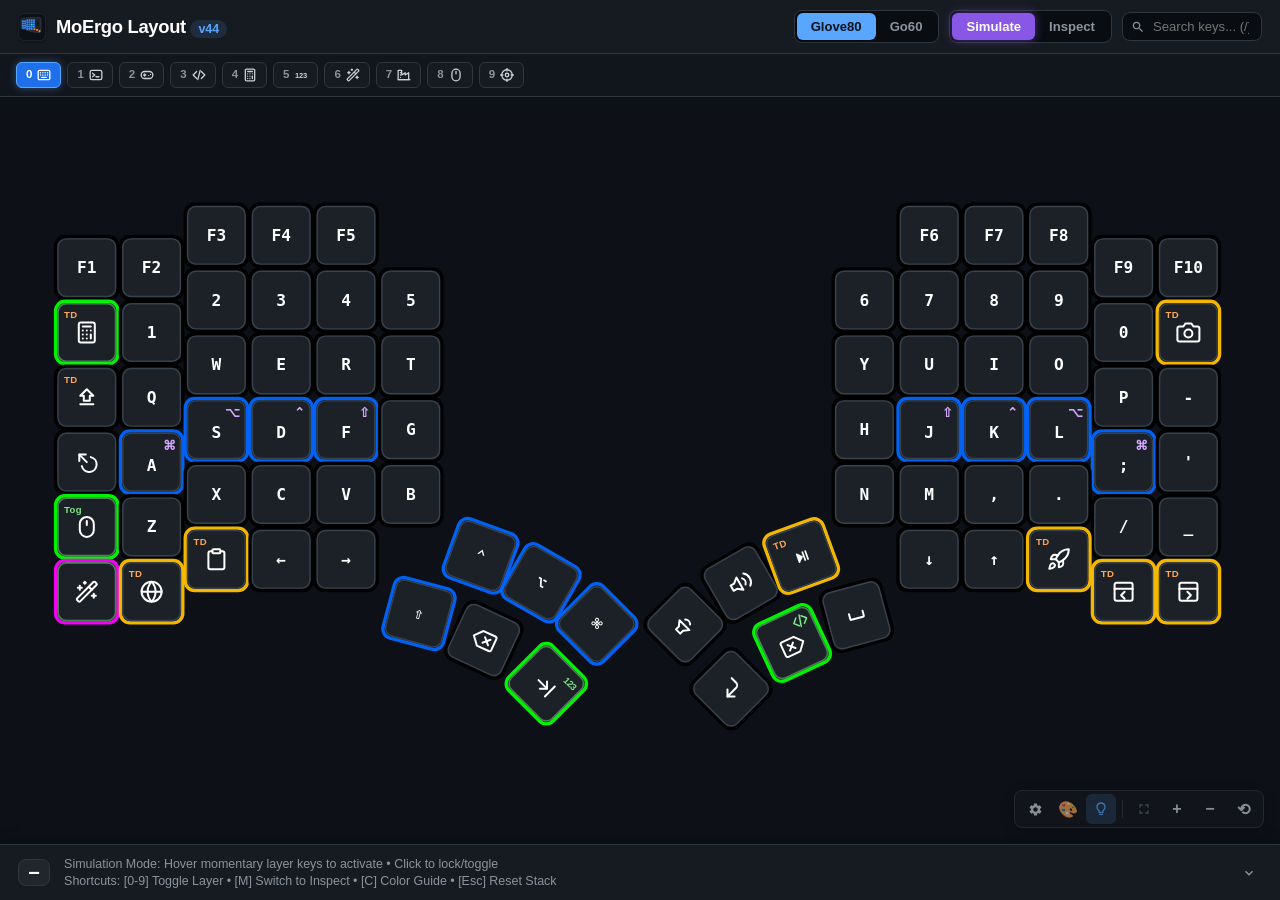
==== commit 6e1702ef: "Update layout RGB to v44: swap Blue/Orange, use White for PC Copy/Paste, and add RGB palette documen" ====
--- a/docs/index.html
+++ b/docs/index.html
@@ -1399,13 +1399,14 @@
         <button class="modal-close" onclick="toggleLegendModal(false)">✕</button>
       </div>
       <div class="modal-legend-grid">
-        <div class="legend-row"><span class="rgb-dot" style="background:#FF00FF"></span><div><strong>Magenta:</strong> Navigation & Vim Arrows (HJKL)</div></div>
-        <div class="legend-row"><span class="rgb-dot" style="background:#00FFFF"></span><div><strong>Cyan:</strong> Function Keys (F1-F12) & Media Controls</div></div>
-        <div class="legend-row"><span class="rgb-dot" style="background:#FF5500"></span><div><strong>Orange:</strong> Symbols & Math Operators</div></div>
-        <div class="legend-row"><span class="rgb-dot" style="background:#FFBF00"></span><div><strong>Gold:</strong> Brackets, Quotes, Scroll & RGB</div></div>
-        <div class="legend-row"><span class="rgb-dot" style="background:#00FF00"></span><div><strong>Green:</strong> Keypad / Numpad Digit Block</div></div>
+        <div class="legend-row"><span class="rgb-dot" style="background:#0066FF"></span><div><strong>Blue:</strong> Modifiers (Home Row Mods, Shift, Ctrl, Alt, GUI) & Bluetooth</div></div>
+        <div class="legend-row"><span class="rgb-dot" style="background:#FF5500"></span><div><strong>Orange:</strong> Navigation (Vim HJKL Arrows, Home, End, PgUp, PgDn) & Mouse Move</div></div>
+        <div class="legend-row"><span class="rgb-dot" style="background:#00FFFF"></span><div><strong>Cyan:</strong> Numbers (0–9) & Function Keys (F1–F12)</div></div>
+        <div class="legend-row"><span class="rgb-dot" style="background:#FFFFFF; border:1px solid rgba(255,255,255,0.4);"></span><div><strong>White:</strong> Regular Symbols, Double Quote ("), Math & PC Copy/Paste</div></div>
+        <div class="legend-row"><span class="rgb-dot" style="background:#FFBF00"></span><div><strong>Gold:</strong> Enclosure Pairs [ ] ( ) { } & Base Tap Dances</div></div>
+        <div class="legend-row"><span class="rgb-dot" style="background:#00FF00"></span><div><strong>Green:</strong> Layer Toggles & Thumb Activators</div></div>
+        <div class="legend-row"><span class="rgb-dot" style="background:#FF00FF"></span><div><strong>Magenta:</strong> Magic Key & System Indicator</div></div>
         <div class="legend-row"><span class="rgb-dot" style="background:#FF0000"></span><div><strong>Red:</strong> Locks, Deletion & System/Exit Keys</div></div>
-        <div class="legend-row"><span class="rgb-dot" style="background:#0066FF"></span><div><strong>Blue:</strong> PC Overlay & Bluetooth</div></div>
       </div>
       <div class="modal-section-title" style="margin-top: 14px; font-weight: 700; font-size: 0.88rem; color: var(--text-bright); border-top: 1px solid var(--surface-border); padding-top: 12px;">
         ⌨️ Special Key Icons
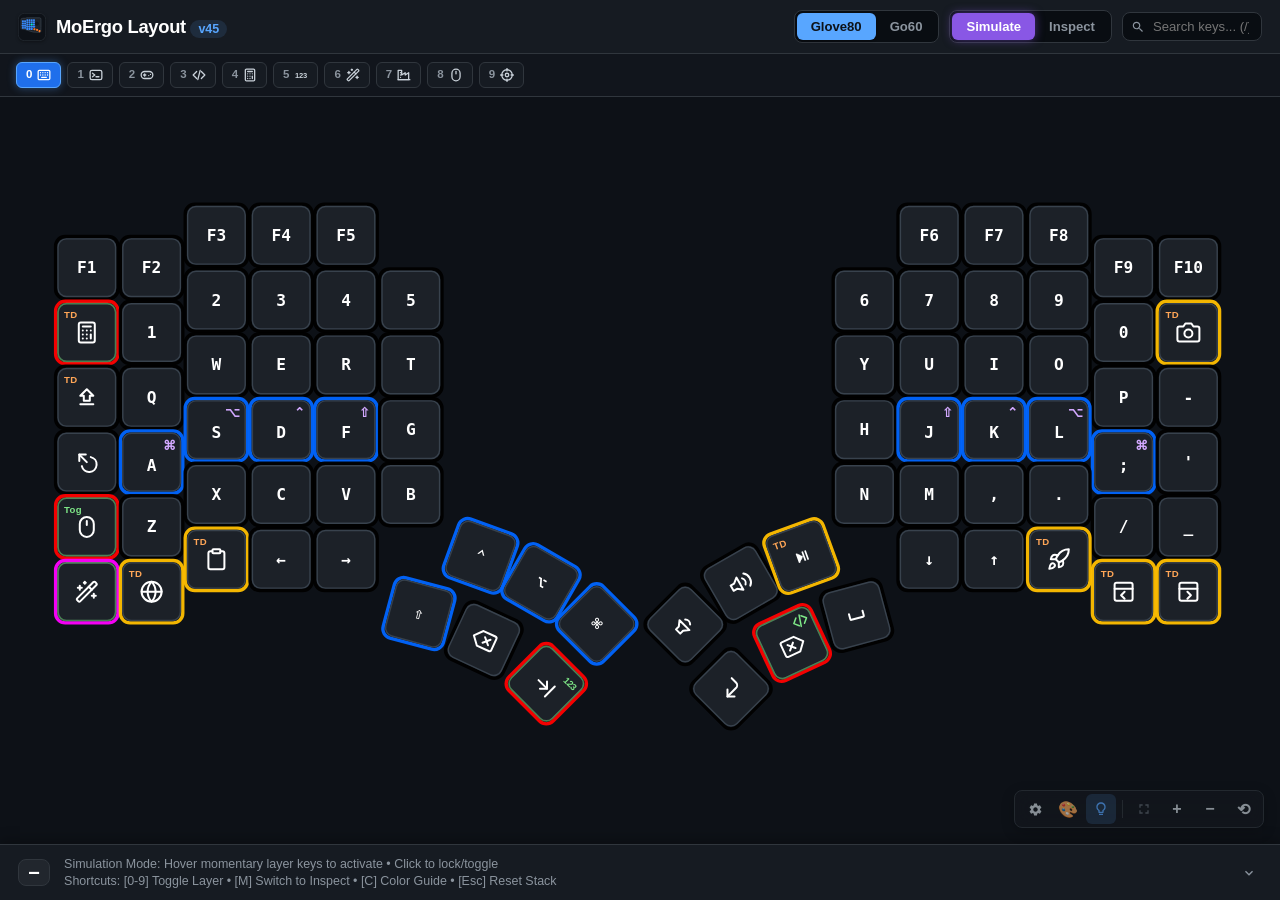
==== commit 1021adbc: "Update layout RGB to v45: Red layer activators, Yellow numbers/F-keys, and Green navigation" ====
--- a/docs/index.html
+++ b/docs/index.html
@@ -1400,13 +1400,13 @@
       </div>
       <div class="modal-legend-grid">
         <div class="legend-row"><span class="rgb-dot" style="background:#0066FF"></span><div><strong>Blue:</strong> Modifiers (Home Row Mods, Shift, Ctrl, Alt, GUI) & Bluetooth</div></div>
-        <div class="legend-row"><span class="rgb-dot" style="background:#FF5500"></span><div><strong>Orange:</strong> Navigation (Vim HJKL Arrows, Home, End, PgUp, PgDn) & Mouse Move</div></div>
-        <div class="legend-row"><span class="rgb-dot" style="background:#00FFFF"></span><div><strong>Cyan:</strong> Numbers (0–9) & Function Keys (F1–F12)</div></div>
+        <div class="legend-row"><span class="rgb-dot" style="background:#00FF00"></span><div><strong>Green:</strong> Navigation (Vim HJKL Arrows, Home, End, PgUp, PgDn, Mouse Movement & Clicks)</div></div>
+        <div class="legend-row"><span class="rgb-dot" style="background:#FFFF00"></span><div><strong>Yellow:</strong> Numbers (0–9) & Function Keys (F1–F12)</div></div>
+        <div class="legend-row"><span class="rgb-dot" style="background:#00FFFF"></span><div><strong>Cyan:</strong> Media, Volume & Screen Brightness Controls</div></div>
         <div class="legend-row"><span class="rgb-dot" style="background:#FFFFFF; border:1px solid rgba(255,255,255,0.4);"></span><div><strong>White:</strong> Regular Symbols, Double Quote ("), Math & PC Copy/Paste</div></div>
-        <div class="legend-row"><span class="rgb-dot" style="background:#FFBF00"></span><div><strong>Gold:</strong> Enclosure Pairs [ ] ( ) { } & Base Tap Dances</div></div>
-        <div class="legend-row"><span class="rgb-dot" style="background:#00FF00"></span><div><strong>Green:</strong> Layer Toggles & Thumb Activators</div></div>
+        <div class="legend-row"><span class="rgb-dot" style="background:#FFBF00"></span><div><strong>Gold:</strong> Enclosure Pairs [ ] ( ) { }, Mouse Scroll & Base Tap Dances</div></div>
+        <div class="legend-row"><span class="rgb-dot" style="background:#FF0000"></span><div><strong>Red:</strong> Layer Toggles & Activators, Locks, Deletion & System/Exit Keys</div></div>
         <div class="legend-row"><span class="rgb-dot" style="background:#FF00FF"></span><div><strong>Magenta:</strong> Magic Key & System Indicator</div></div>
-        <div class="legend-row"><span class="rgb-dot" style="background:#FF0000"></span><div><strong>Red:</strong> Locks, Deletion & System/Exit Keys</div></div>
       </div>
       <div class="modal-section-title" style="margin-top: 14px; font-weight: 700; font-size: 0.88rem; color: var(--text-bright); border-top: 1px solid var(--surface-border); padding-top: 12px;">
         ⌨️ Special Key Icons
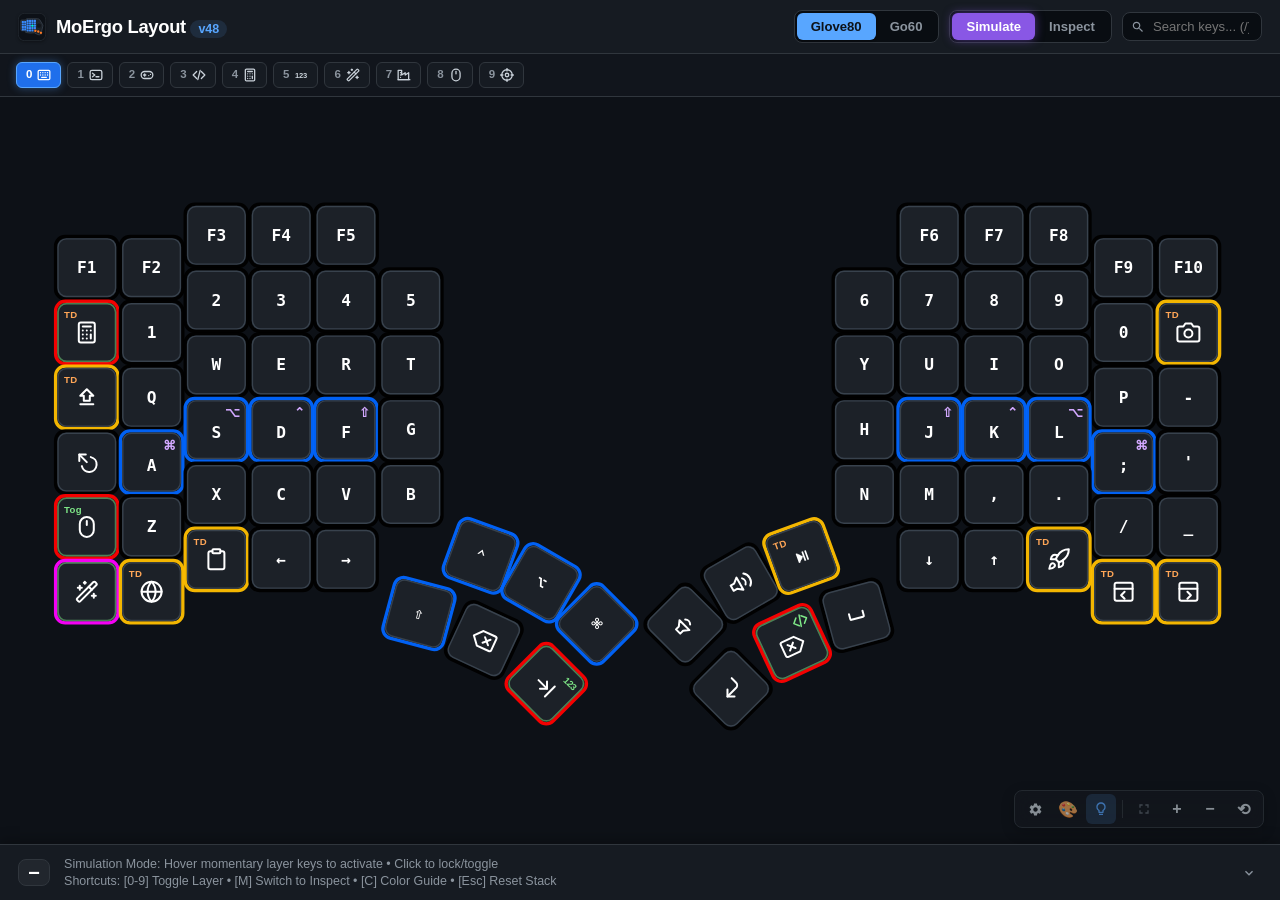
==== commit 0622cd7f: "Refine layout viewer logo to match authentic Go60 left half chassis and trackpad position" ====
--- a/docs/index.html
+++ b/docs/index.html
@@ -1275,13 +1275,13 @@
     <div class="brand" onclick="refreshApp()" onkeydown="if(event.key==='Enter'||event.key===' ')refreshApp()" title="Click to check for updates &amp; refresh app" role="button" tabindex="0">
       <svg class="brand-icon" viewBox="0 0 100 100" aria-label="MoErgo Layout Logo">
         <rect x="1" y="1" width="98" height="98" rx="22" fill="#0d1117" stroke="#30363d" stroke-width="2"/>
-        <g transform="translate(14, 22) scale(7.9)">
-          <path d="M -0.4,0.3 Q -0.4,-0.4 0.4,-0.4 L 1.5,-0.4 L 1.8,-0.5 Q 2.0,-0.6 2.3,-0.6 L 8.0,-0.6 Q 8.6,-0.6 8.6,0.0 L 8.6,3.8 L 8.5,5.6 Q 8.4,6.0 8.0,6.0 L 5.0,5.8 L 1.8,4.8 Q 1.5,4.7 1.2,4.6 L -0.2,4.4 Q -0.4,4.3 -0.4,3.9 Z"
+        <g transform="translate(13.5, 24.5) scale(8.6)">
+          <path d="M -0.4,0.4 Q -0.4,0.1 0.0,0.1 L 1.5,0.1 Q 1.8,0.1 1.8,-0.15 Q 1.8,-0.45 2.1,-0.45 L 6.5,-0.45 Q 7.0,-0.45 7.45,-0.05 L 8.65,1.95 Q 8.88,2.4 8.68,2.85 L 8.15,5.15 Q 8.05,5.8 7.5,6.12 L 7.3,6.2 Q 6.7,6.2 5.95,5.75 L 5.2,5.35 Q 3.5,5.65 1.8,5.25 Q 1.5,5.25 1.5,4.9 Q 1.5,4.5 1.2,4.5 L 0.0,4.5 Q -0.4,4.5 -0.4,4.1 L -0.4,0.4 Z"
                 fill="#1c2128" stroke="#38424d" stroke-width="0.35" stroke-linejoin="round"/>
-          <circle cx="6.8" cy="2.0" r="1.15" fill="#161b22" stroke="#30363d" stroke-width="0.12"/>
-          <circle cx="6.8" cy="2.0" r="0.85" fill="#12151a" stroke="#21262d" stroke-width="0.08"/>
-          <circle cx="6.8" cy="0.8" r="0.08" fill="#484f58"/>
-          <circle cx="6.8" cy="3.2" r="0.08" fill="#484f58"/>
+          <circle cx="7.10" cy="2.40" r="1.12" fill="#161b22" stroke="#30363d" stroke-width="0.12"/>
+          <circle cx="7.10" cy="2.40" r="0.86" fill="#12151a" stroke="#21262d" stroke-width="0.08"/>
+          <circle cx="7.10" cy="1.16" r="0.08" fill="#484f58"/>
+          <circle cx="7.10" cy="3.64" r="0.08" fill="#484f58"/>
           <rect x="0" y="0.5" width="0.88" height="0.88" rx="0.22" fill="#388bfd"/>
           <rect x="0" y="1.5" width="0.88" height="0.88" rx="0.22" fill="#388bfd"/>
           <rect x="0" y="2.5" width="0.88" height="0.88" rx="0.22" fill="#388bfd"/>
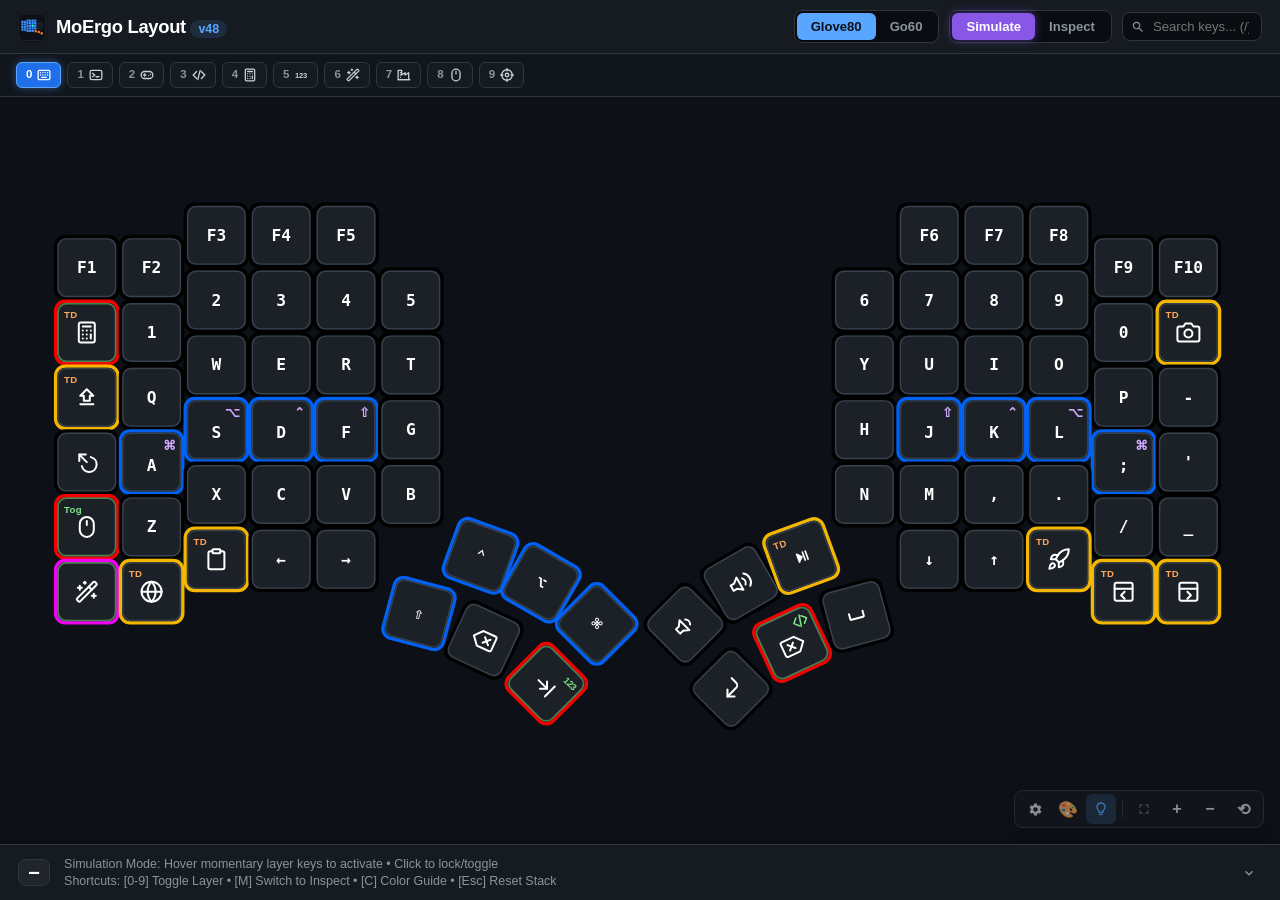
==== commit 4a72ac86: "Streamline layout viewer logo to minimalist keycap matrix and Cirque trackpad" ====
--- a/docs/index.html
+++ b/docs/index.html
@@ -1275,40 +1275,47 @@
     <div class="brand" onclick="refreshApp()" onkeydown="if(event.key==='Enter'||event.key===' ')refreshApp()" title="Click to check for updates &amp; refresh app" role="button" tabindex="0">
       <svg class="brand-icon" viewBox="0 0 100 100" aria-label="MoErgo Layout Logo">
         <rect x="1" y="1" width="98" height="98" rx="22" fill="#0d1117" stroke="#30363d" stroke-width="2"/>
-        <g transform="translate(13.5, 24.5) scale(8.6)">
-          <path d="M -0.4,0.4 Q -0.4,0.1 0.0,0.1 L 1.5,0.1 Q 1.8,0.1 1.8,-0.15 Q 1.8,-0.45 2.1,-0.45 L 6.5,-0.45 Q 7.0,-0.45 7.45,-0.05 L 8.65,1.95 Q 8.88,2.4 8.68,2.85 L 8.15,5.15 Q 8.05,5.8 7.5,6.12 L 7.3,6.2 Q 6.7,6.2 5.95,5.75 L 5.2,5.35 Q 3.5,5.65 1.8,5.25 Q 1.5,5.25 1.5,4.9 Q 1.5,4.5 1.2,4.5 L 0.0,4.5 Q -0.4,4.5 -0.4,4.1 L -0.4,0.4 Z"
-                fill="#1c2128" stroke="#38424d" stroke-width="0.35" stroke-linejoin="round"/>
-          <circle cx="7.10" cy="2.40" r="1.12" fill="#161b22" stroke="#30363d" stroke-width="0.12"/>
-          <circle cx="7.10" cy="2.40" r="0.86" fill="#12151a" stroke="#21262d" stroke-width="0.08"/>
-          <circle cx="7.10" cy="1.16" r="0.08" fill="#484f58"/>
-          <circle cx="7.10" cy="3.64" r="0.08" fill="#484f58"/>
+        <g transform="translate(11.6, 23.1) scale(9.2)">
+          <!-- 40mm Cirque Trackpad -->
+          <circle cx="7.10" cy="2.40" r="1.15" fill="#1c2128" stroke="#38424d" stroke-width="0.15"/>
+          <circle cx="7.10" cy="2.40" r="0.86" fill="#161b22" stroke="#21262d" stroke-width="0.10"/>
+          <circle cx="7.10" cy="1.12" r="0.09" fill="#6e7681"/>
+          <circle cx="7.10" cy="3.68" r="0.09" fill="#6e7681"/>
+
+          <!-- Keycaps (Go60 Left Half Matrix) -->
           <rect x="0" y="0.5" width="0.88" height="0.88" rx="0.22" fill="#388bfd"/>
           <rect x="0" y="1.5" width="0.88" height="0.88" rx="0.22" fill="#388bfd"/>
           <rect x="0" y="2.5" width="0.88" height="0.88" rx="0.22" fill="#388bfd"/>
           <rect x="0" y="3.5" width="0.88" height="0.88" rx="0.22" fill="#388bfd"/>
+
           <rect x="1" y="0.5" width="0.88" height="0.88" rx="0.22" fill="#388bfd"/>
           <rect x="1" y="1.5" width="0.88" height="0.88" rx="0.22" fill="#388bfd"/>
           <rect x="1" y="2.5" width="0.88" height="0.88" rx="0.22" fill="#388bfd"/>
           <rect x="1" y="3.5" width="0.88" height="0.88" rx="0.22" fill="#388bfd"/>
+
           <rect x="2" y="0" width="0.88" height="0.88" rx="0.22" fill="#388bfd"/>
           <rect x="2" y="1" width="0.88" height="0.88" rx="0.22" fill="#388bfd"/>
           <rect x="2" y="2" width="0.88" height="0.88" rx="0.22" fill="#388bfd"/>
           <rect x="2" y="3" width="0.88" height="0.88" rx="0.22" fill="#388bfd"/>
           <rect x="2" y="4" width="0.88" height="0.88" rx="0.22" fill="#388bfd"/>
+
           <rect x="3" y="0" width="0.88" height="0.88" rx="0.22" fill="#388bfd"/>
           <rect x="3" y="1" width="0.88" height="0.88" rx="0.22" fill="#388bfd"/>
           <rect x="3" y="2" width="0.88" height="0.88" rx="0.22" fill="#388bfd"/>
           <rect x="3" y="3" width="0.88" height="0.88" rx="0.22" fill="#388bfd"/>
           <rect x="3" y="4" width="0.88" height="0.88" rx="0.22" fill="#388bfd"/>
+
           <rect x="4" y="0" width="0.88" height="0.88" rx="0.22" fill="#388bfd"/>
           <rect x="4" y="1" width="0.88" height="0.88" rx="0.22" fill="#388bfd"/>
           <rect x="4" y="2" width="0.88" height="0.88" rx="0.22" fill="#00f5d4"/>
           <rect x="4" y="3" width="0.88" height="0.88" rx="0.22" fill="#388bfd"/>
           <rect x="4" y="4" width="0.88" height="0.88" rx="0.22" fill="#388bfd"/>
+
           <rect x="5" y="0" width="0.88" height="0.88" rx="0.22" fill="#388bfd"/>
           <rect x="5" y="1" width="0.88" height="0.88" rx="0.22" fill="#388bfd"/>
           <rect x="5" y="2" width="0.88" height="0.88" rx="0.22" fill="#388bfd"/>
           <rect x="5" y="3" width="0.88" height="0.88" rx="0.22" fill="#388bfd"/>
+
           <rect x="5.2" y="4.1" width="0.88" height="0.88" rx="0.22" fill="#ff7b25" transform="rotate(12.5 5.64 4.54)"/>
           <rect x="6.4" y="4.4" width="0.88" height="0.88" rx="0.22" fill="#ff7b25" transform="rotate(25.0 6.84 4.84)"/>
           <rect x="7.5" y="4.95" width="0.88" height="0.88" rx="0.22" fill="#ff7b25" transform="rotate(37.0 7.94 5.39)"/>
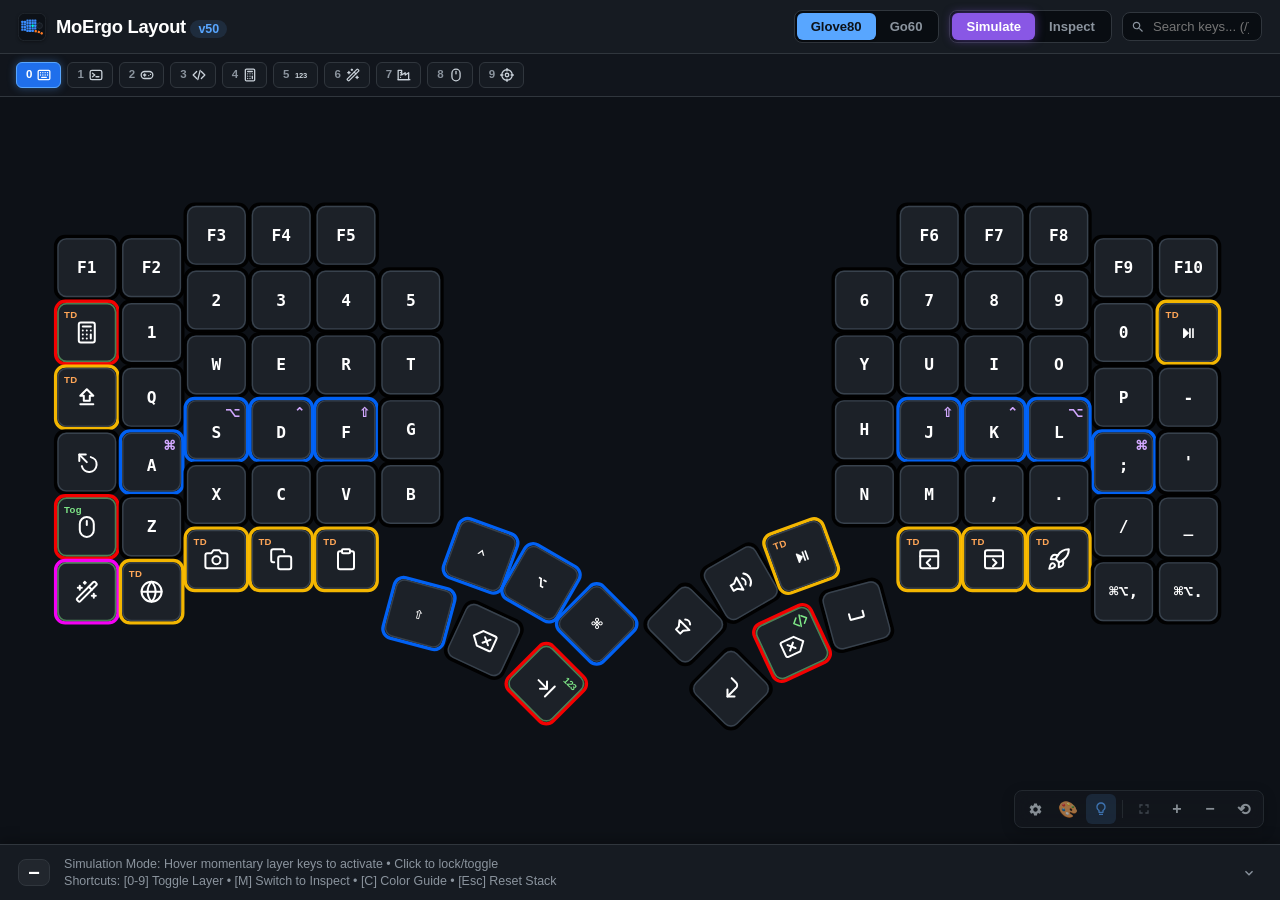
==== commit 5d4e04e3: "Reorganize Base/PC bottom rows and add Go60 v51 / Glove80 v50 parity" ====
--- a/docs/index.html
+++ b/docs/index.html
@@ -1456,8 +1456,12 @@
           <div><strong>Launcher:</strong> App launcher / Gemini (⌘␣)</div>
         </div>
         <div class="legend-row">
+          <svg class="modal-legend-icon" viewBox="0 0 24 24" width="18" height="18" fill="none" stroke="currentColor" stroke-width="2" stroke-linecap="round" stroke-linejoin="round"><rect x="9" y="9" width="13" height="13" rx="2" ry="2"/><path d="M5 15H4a2 2 0 0 1-2-2V4a2 2 0 0 1 2-2h9a2 2 0 0 1 2 2v1"/></svg>
+          <div><strong>Copy / Cut:</strong> Copy (1x) &amp; Cut (2x)</div>
+        </div>
+        <div class="legend-row">
           <svg class="modal-legend-icon" viewBox="0 0 24 24" width="18" height="18" fill="none" stroke="currentColor" stroke-width="2" stroke-linecap="round" stroke-linejoin="round"><path d="M16 4h2a2 2 0 0 1 2 2v14a2 2 0 0 1-2 2H6a2 2 0 0 1-2-2V6a2 2 0 0 1 2-2h2"/><rect x="8" y="2" width="8" height="4" rx="1" ry="1"/></svg>
-          <div><strong>Clipboard:</strong> Copy (1x) &amp; Paste (2x)</div>
+          <div><strong>Paste:</strong> Paste (1x) &amp; Clipboard History (2x)</div>
         </div>
         <div class="legend-row">
           <svg class="modal-legend-icon" viewBox="0 0 24 24" width="18" height="18" fill="none" stroke="currentColor" stroke-width="2" stroke-linecap="round" stroke-linejoin="round"><circle cx="12" cy="12" r="10"/><line x1="2" y1="12" x2="22" y2="12"/><path d="M12 2a15.3 15.3 0 0 1 4 10 15.3 15.3 0 0 1-4 10 15.3 15.3 0 0 1-4-10 15.3 15.3 0 0 1 4-10z"/></svg>
@@ -1465,7 +1469,7 @@
         </div>
         <div class="legend-row">
           <svg class="modal-legend-icon" viewBox="0 0 24 24" width="18" height="18" fill="none" stroke="currentColor" stroke-width="2" stroke-linecap="round" stroke-linejoin="round"><rect x="3" y="3" width="18" height="18" rx="2"/><line x1="3" y1="9" x2="21" y2="9"/><polyline points="13 12 9.5 15.5 13 19"/></svg>
-          <div><strong>WM Prev / Next:</strong> Window &amp; workspace cycling (Home+End: Maximize)</div>
+          <div><strong>WM Prev / Next:</strong> Window &amp; workspace cycling (C2+C3: Maximize)</div>
         </div>
       </div>
     </div>
@@ -2237,6 +2241,7 @@
   prtsc: `<path d="M23 19a2 2 0 0 1-2 2H3a2 2 0 0 1-2-2V8a2 2 0 0 1 2-2h4l2-3h6l2 3h4a2 2 0 0 1 2 2z"/><circle cx="12" cy="13" r="4"/>`,
   screenshot: `<path d="M23 19a2 2 0 0 1-2 2H3a2 2 0 0 1-2-2V8a2 2 0 0 1 2-2h4l2-3h6l2 3h4a2 2 0 0 1 2 2z"/><circle cx="12" cy="13" r="4"/>`,
   rocket: `<path d="M4.5 16.5c-1.5 1.26-2 5-2 5s3.74-.5 5-2c.71-.84.7-2.13-.09-2.91a2.18 2.18 0 0 0-2.91-.09z"/><path d="m12 15-3-3a22 22 0 0 1 2-3.95A12.88 12.88 0 0 1 22 2c0 2.72-.78 7.5-6 11a22.35 22.35 0 0 1-4 2z"/><path d="M9 12H4s.55-3.03 2-4c1.62-1.08 5 0 5 0"/><path d="M12 15v5s3.03-.55 4-2c1.08-1.62 0-5 0-5"/>`,
+  copy: `<rect x="9" y="9" width="13" height="13" rx="2" ry="2"/><path d="M5 15H4a2 2 0 0 1-2-2V4a2 2 0 0 1 2-2h9a2 2 0 0 1 2 2v1"/>`,
   clipboard: `<path d="M16 4h2a2 2 0 0 1 2 2v14a2 2 0 0 1-2 2H6a2 2 0 0 1-2-2V6a2 2 0 0 1 2-2h2"/><rect x="8" y="2" width="8" height="4" rx="1" ry="1"/>`,
   ins: `<rect x="4" y="4" width="16" height="16" rx="2"/><line x1="12" y1="8" x2="12" y2="16"/><line x1="8" y1="12" x2="16" y2="12"/>`,
   window: `<rect x="3" y="3" width="18" height="18" rx="2"/><line x1="3" y1="9" x2="21" y2="9"/><line x1="9" y1="21" x2="9" y2="9"/>`,
@@ -2284,7 +2289,8 @@
   prtsc: 'PrtSc',
   screenshot: 'Screenshot',
   rocket: 'Launcher',
-  clipboard: 'Clipboard',
+  copy: 'Copy / Cut',
+  clipboard: 'Paste',
   ins: 'Ins',
   window: 'WM',
   globe: 'Browser',
@@ -2319,7 +2325,8 @@
   prtsc: ['prtsc', 'print', 'screen', 'screenshot', 'capture'],
   screenshot: ['screenshot', 'screen capture', 'snap', 'capture', 'cleanshot', 'prtsc'],
   rocket: ['launcher', 'launch', 'rocket', 'gemini', 'spotlight', 'raycast', 'alfred', 'space', 'cmd space'],
-  clipboard: ['clipboard', 'copy', 'paste', 'clip', 'c/v', 'copy paste'],
+  copy: ['copy', 'cut', 'cmd+c', 'cmd+x', 'ctrl+c', 'ctrl+x'],
+  clipboard: ['clipboard', 'paste', 'clip', 'clippy', 'cmd+v', 'ctrl+v', 'win+v'],
   ins: ['ins', 'insert'],
   window: ['window', 'wm', 'workspace', 'maximize', 'tile', 'window manager'],
   globe: ['globe', 'browser', 'web', 'internet', 'history', 'back', 'forward', 'url'],
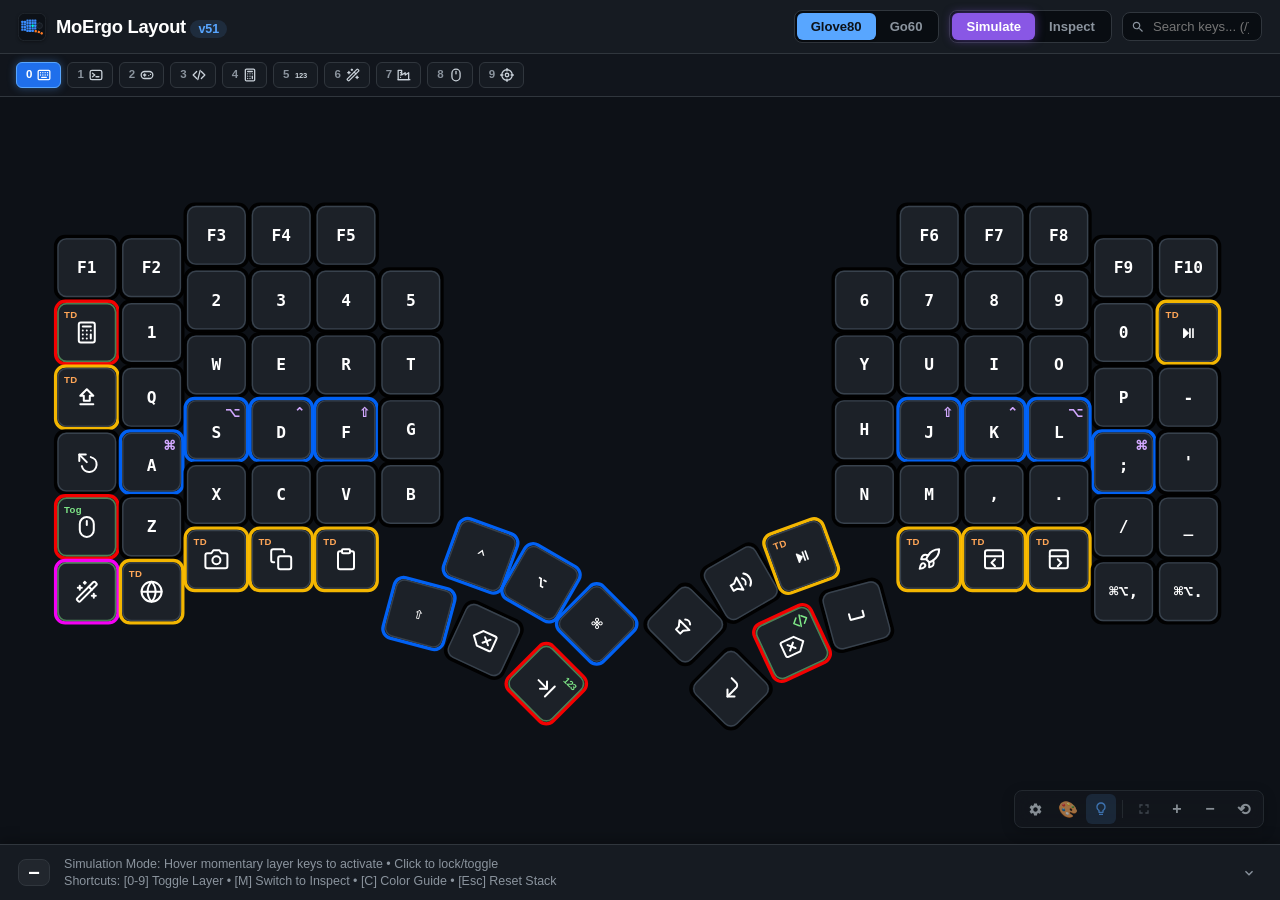
==== commit fa2f132a: "Reorder right bottom keys to Launcher, WM Prev, WM Next (Go60 v52 / Glove80 v51)" ====
--- a/docs/index.html
+++ b/docs/index.html
@@ -1469,7 +1469,7 @@
         </div>
         <div class="legend-row">
           <svg class="modal-legend-icon" viewBox="0 0 24 24" width="18" height="18" fill="none" stroke="currentColor" stroke-width="2" stroke-linecap="round" stroke-linejoin="round"><rect x="3" y="3" width="18" height="18" rx="2"/><line x1="3" y1="9" x2="21" y2="9"/><polyline points="13 12 9.5 15.5 13 19"/></svg>
-          <div><strong>WM Prev / Next:</strong> Window &amp; workspace cycling (C2+C3: Maximize)</div>
+          <div><strong>WM Prev / Next:</strong> Window &amp; workspace cycling (C3+C4: Maximize)</div>
         </div>
       </div>
     </div>
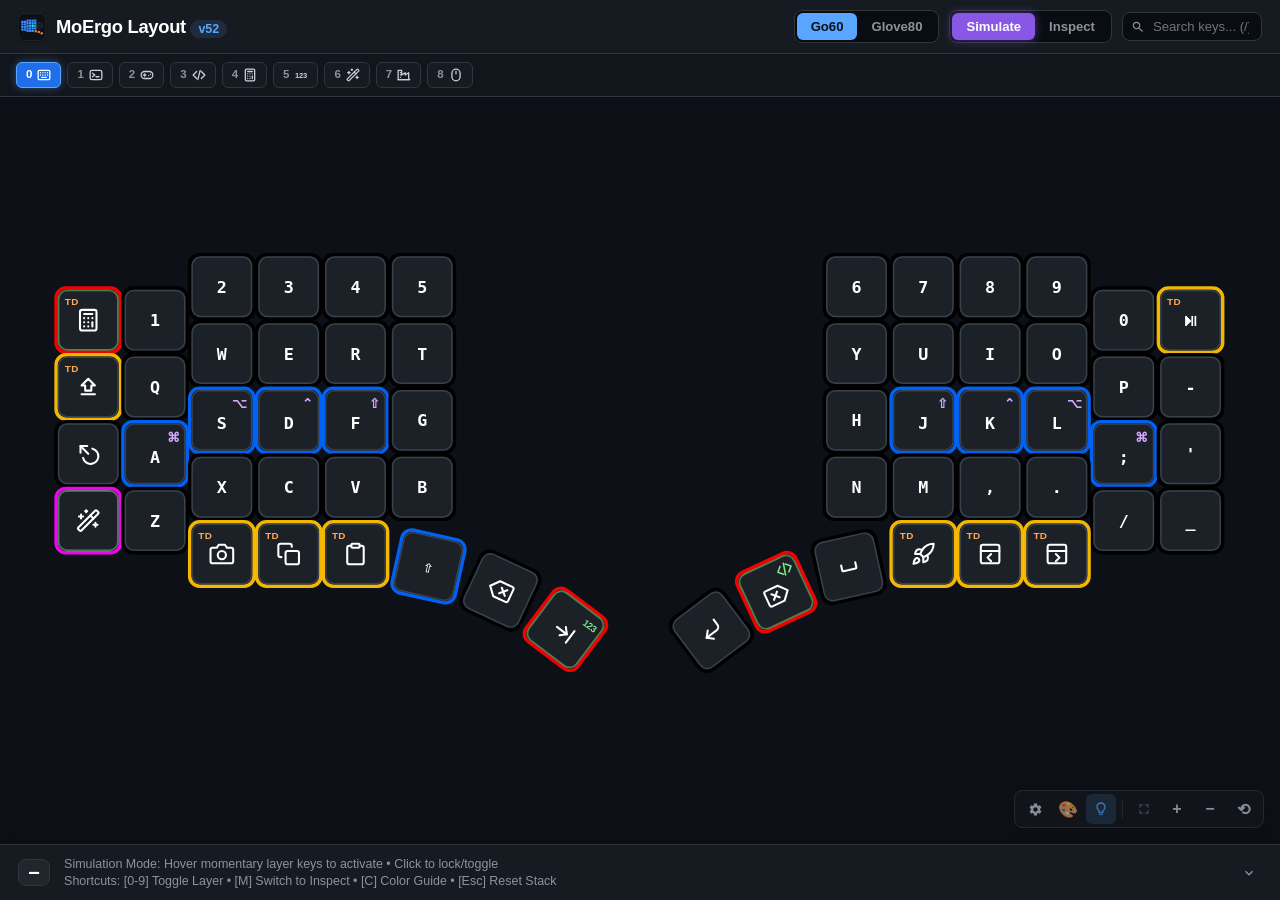
==== commit cdaf00e7: "Layout viewer: Make Go60 the default keyboard" ====
--- a/docs/index.html
+++ b/docs/index.html
@@ -1329,8 +1329,8 @@
 
     <div class="controls">
       <div class="btn-group">
-        <button class="btn active" id="btn-glove80" onclick="switchKeyboard('glove80')">Glove80</button>
-        <button class="btn" id="btn-go60" onclick="switchKeyboard('go60')">Go60</button>
+        <button class="btn active" id="btn-go60" onclick="switchKeyboard('go60')">Go60</button>
+        <button class="btn" id="btn-glove80" onclick="switchKeyboard('glove80')">Glove80</button>
       </div>
 
       <div class="btn-group">
@@ -1353,7 +1353,7 @@
 
   <main>
     <div class="viewport-container" id="viewport-container">
-      <svg id="keyboard-svg" viewBox="-20 -20 1010 475" class="rgb-mode"></svg>
+      <svg id="keyboard-svg" viewBox="-15 -10 970 365" class="rgb-mode"></svg>
     </div>
 
     <div class="canvas-widget" id="canvas-widget">
@@ -1479,8 +1479,9 @@
 
   <script id="embedded-data" type="application/json"></script>
   <script>
+const DEFAULT_KB = 'go60';
 let KEYBOARDS = null;
-let currentKb = 'glove80';
+let currentKb = DEFAULT_KB;
 let currentLayer = 0;
 let viewerMode = 'simulate'; // Default mode is Simulate
 let simStack = [0]; // Active layer indices in simulation mode
@@ -1539,6 +1540,8 @@
   const kbParam = params.get('kb');
   if (kbParam && KEYBOARDS && KEYBOARDS[kbParam.toLowerCase()]) {
     currentKb = kbParam.toLowerCase();
+  } else {
+    currentKb = DEFAULT_KB;
   }
   const modeParam = params.get('mode');
   if (modeParam && ['simulate', 'inspect'].includes(modeParam.toLowerCase())) {
